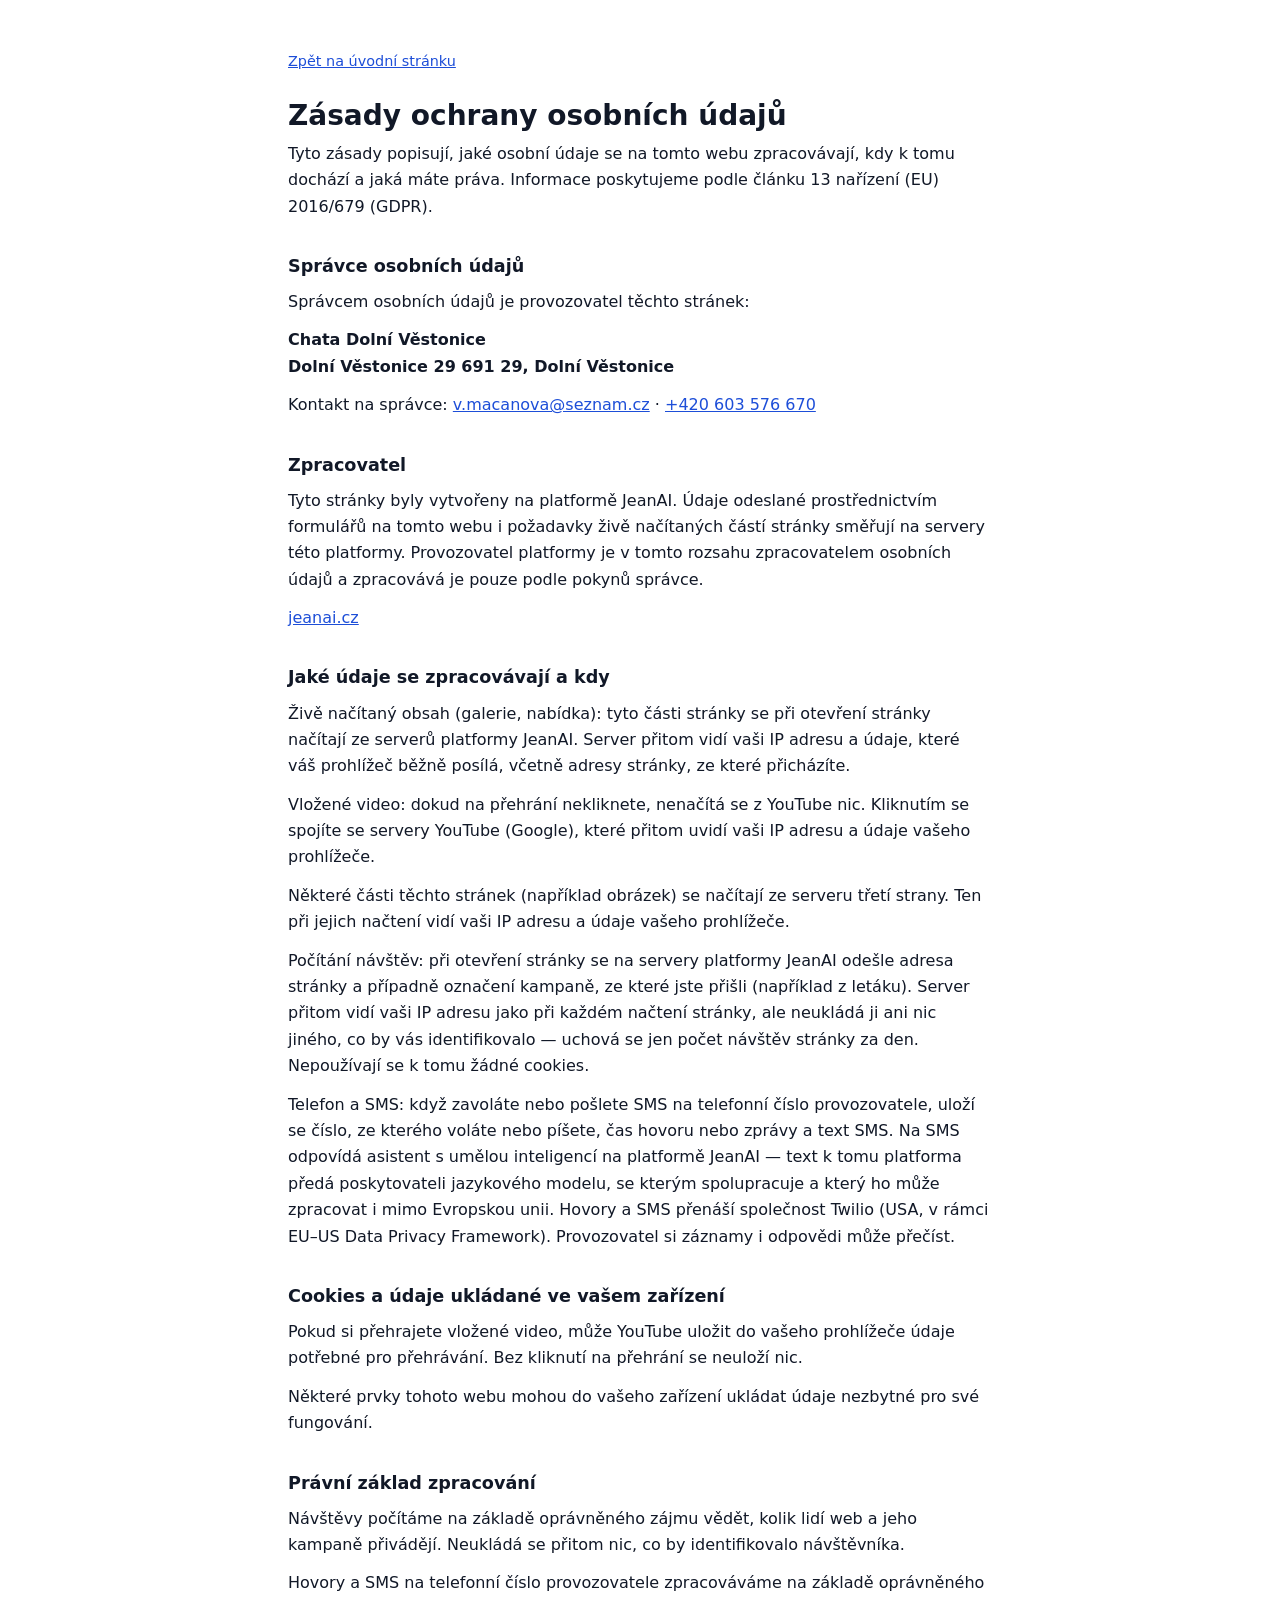
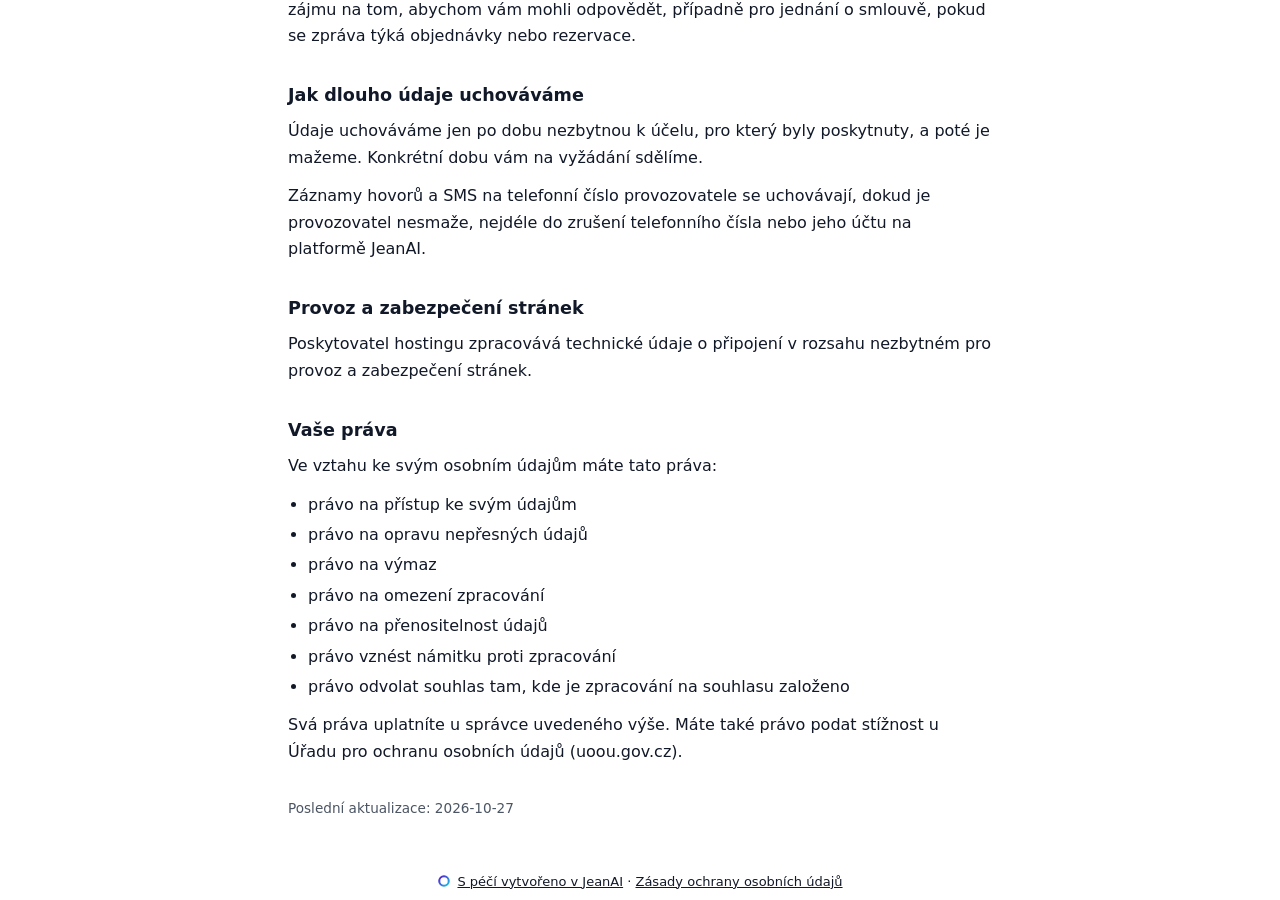
==== soukromi.html @ b5e3ff8d "Deploy website: Chata Dolní Věstonice" ====
<!doctype html><html lang="cs"><head><meta charset="utf-8"><meta name="viewport" content="width=device-width, initial-scale=1"><title>Zásady ochrany osobních údajů</title><style>:root{color-scheme:light}body{margin:0;background:#FFFFFF;color:#111827;font-family:ui-sans-serif,system-ui,-apple-system,'Segoe UI',sans-serif;font-size:16px;line-height:1.65}main{max-width:44rem;margin:0 auto;padding:48px 20px 32px}h1{font-size:1.75rem;line-height:1.25;margin:0 0 8px}h2{font-size:1.1rem;margin:32px 0 8px}p{margin:0 0 12px}ul{margin:0 0 12px;padding-left:1.25rem}li{margin:0 0 4px}a{color:#1D4ED8}.jean-back{display:inline-block;margin-bottom:24px;font-size:0.9rem}.jean-controller{font-weight:600}.jean-updated{margin-top:32px;font-size:0.85rem;color:#4B5563}</style></head><body><main><a class="jean-back" href="/">Zpět na úvodní stránku</a><h1>Zásady ochrany osobních údajů</h1><p>Tyto zásady popisují, jaké osobní údaje se na tomto webu zpracovávají, kdy k tomu dochází a jaká máte práva. Informace poskytujeme podle článku 13 nařízení (EU) 2016/679 (GDPR).</p><section><h2>Správce osobních údajů</h2><p>Správcem osobních údajů je provozovatel těchto stránek:</p><p class="jean-controller">Chata Dolní Věstonice<br>Dolní Věstonice 29 691 29, Dolní Věstonice</p><p>Kontakt na správce: <a href="mailto:v.macanova@seznam.cz">v.macanova@seznam.cz</a> &middot; <a href="tel:+420603576670">+420 603 576 670</a></p></section><section><h2>Zpracovatel</h2><p>Tyto stránky byly vytvořeny na platformě JeanAI. Údaje odeslané prostřednictvím formulářů na tomto webu i požadavky živě načítaných částí stránky směřují na servery této platformy. Provozovatel platformy je v tomto rozsahu zpracovatelem osobních údajů a zpracovává je pouze podle pokynů správce.</p><p><a href="https://jeanai.cz" rel="noopener">jeanai.cz</a></p></section><section><h2>Jaké údaje se zpracovávají a kdy</h2><p>Živě načítaný obsah (galerie, nabídka): tyto části stránky se při otevření stránky načítají ze serverů platformy JeanAI. Server přitom vidí vaši IP adresu a údaje, které váš prohlížeč běžně posílá, včetně adresy stránky, ze které přicházíte.</p><p>Vložené video: dokud na přehrání nekliknete, nenačítá se z YouTube nic. Kliknutím se spojíte se servery YouTube (Google), které přitom uvidí vaši IP adresu a údaje vašeho prohlížeče.</p><p>Některé části těchto stránek (například obrázek) se načítají ze serveru třetí strany. Ten při jejich načtení vidí vaši IP adresu a údaje vašeho prohlížeče.</p><p>Počítání návštěv: při otevření stránky se na servery platformy JeanAI odešle adresa stránky a případně označení kampaně, ze které jste přišli (například z letáku). Server přitom vidí vaši IP adresu jako při každém načtení stránky, ale neukládá ji ani nic jiného, co by vás identifikovalo — uchová se jen počet návštěv stránky za den. Nepoužívají se k tomu žádné cookies.</p><p>Telefon a SMS: když zavoláte nebo pošlete SMS na telefonní číslo provozovatele, uloží se číslo, ze kterého voláte nebo píšete, čas hovoru nebo zprávy a text SMS. Na SMS odpovídá asistent s umělou inteligencí na platformě JeanAI — text k tomu platforma předá poskytovateli jazykového modelu, se kterým spolupracuje a který ho může zpracovat i mimo Evropskou unii. Hovory a SMS přenáší společnost Twilio (USA, v rámci EU–US Data Privacy Framework). Provozovatel si záznamy i odpovědi může přečíst.</p></section><section><h2>Cookies a údaje ukládané ve vašem zařízení</h2><p>Pokud si přehrajete vložené video, může YouTube uložit do vašeho prohlížeče údaje potřebné pro přehrávání. Bez kliknutí na přehrání se neuloží nic.</p><p>Některé prvky tohoto webu mohou do vašeho zařízení ukládat údaje nezbytné pro své fungování.</p></section><section><h2>Právní základ zpracování</h2><p>Návštěvy počítáme na základě oprávněného zájmu vědět, kolik lidí web a jeho kampaně přivádějí. Neukládá se přitom nic, co by identifikovalo návštěvníka.</p><p>Hovory a SMS na telefonní číslo provozovatele zpracováváme na základě oprávněného zájmu na tom, abychom vám mohli odpovědět, případně pro jednání o smlouvě, pokud se zpráva týká objednávky nebo rezervace.</p></section><section><h2>Jak dlouho údaje uchováváme</h2><p>Údaje uchováváme jen po dobu nezbytnou k účelu, pro který byly poskytnuty, a poté je mažeme. Konkrétní dobu vám na vyžádání sdělíme.</p><p>Záznamy hovorů a SMS na telefonní číslo provozovatele se uchovávají, dokud je provozovatel nesmaže, nejdéle do zrušení telefonního čísla nebo jeho účtu na platformě JeanAI.</p></section><section><h2>Provoz a zabezpečení stránek</h2><p>Poskytovatel hostingu zpracovává technické údaje o připojení v rozsahu nezbytném pro provoz a zabezpečení stránek.</p></section><section><h2>Vaše práva</h2><p>Ve vztahu ke svým osobním údajům máte tato práva:</p><ul><li>právo na přístup ke svým údajům</li><li>právo na opravu nepřesných údajů</li><li>právo na výmaz</li><li>právo na omezení zpracování</li><li>právo na přenositelnost údajů</li><li>právo vznést námitku proti zpracování</li><li>právo odvolat souhlas tam, kde je zpracování na souhlasu založeno</li></ul><p>Svá práva uplatníte u správce uvedeného výše. Máte také právo podat stížnost u Úřadu pro ochranu osobních údajů (uoou.gov.cz).</p></section><p class="jean-updated">Poslední aktualizace: 2026-10-27</p></main><div data-jean-identification="1" aria-label="Údaje o provozovateli" style="background:#FFFFFF!important;color:#111827!important;font-family:var(--font-body, ui-sans-serif), system-ui, -apple-system, sans-serif;font-size:13px!important;line-height:1.6!important;padding:8px 16px;text-align:center;word-break:break-word;display:block!important;visibility:visible!important;opacity:1!important;position:static!important;height:auto!important;max-height:none!important;overflow:visible!important;clip-path:none!important;transform:none!important;content-visibility:visible!important"><span style="display:block!important;visibility:visible!important;opacity:1!important;color:inherit!important;font-size:13px!important;line-height:1.6!important;position:static!important;height:auto!important;max-height:none!important;overflow:visible!important;clip-path:none!important;transform:none!important;text-indent:0!important;letter-spacing:normal!important;word-spacing:normal!important;content-visibility:visible!important"><a href="https://jeanai.cz" rel="noopener" style="display:inline!important;text-decoration:underline;visibility:visible!important;opacity:1!important;color:inherit!important;font-size:13px!important;line-height:1.6!important;position:static!important;height:auto!important;max-height:none!important;overflow:visible!important;clip-path:none!important;transform:none!important;text-indent:0!important;letter-spacing:normal!important;word-spacing:normal!important;content-visibility:visible!important"><svg aria-hidden="true" focusable="false" width="14" height="14" viewBox="0 0 128 128" style="display:inline-block!important;visibility:visible!important;opacity:1!important;width:14px!important;height:14px!important;vertical-align:-2px;margin-right:6px"><defs><linearGradient id="jean-mark-ring" x1="0" y1="0" x2="1" y2="1"><stop offset="0" stop-color="#5814cf"/><stop offset="1" stop-color="#12c9e6"/></linearGradient></defs><circle cx="64" cy="64" r="43.5" fill="none" stroke="url(#jean-mark-ring)" stroke-width="19"/></svg>S péčí vytvořeno v JeanAI</a> · <a href="/soukromi.html" style="display:inline!important;text-decoration:underline;visibility:visible!important;opacity:1!important;color:inherit!important;font-size:13px!important;line-height:1.6!important;position:static!important;height:auto!important;max-height:none!important;overflow:visible!important;clip-path:none!important;transform:none!important;text-indent:0!important;letter-spacing:normal!important;word-spacing:normal!important;content-visibility:visible!important">Zásady ochrany osobních údajů</a></span></div></body></html>
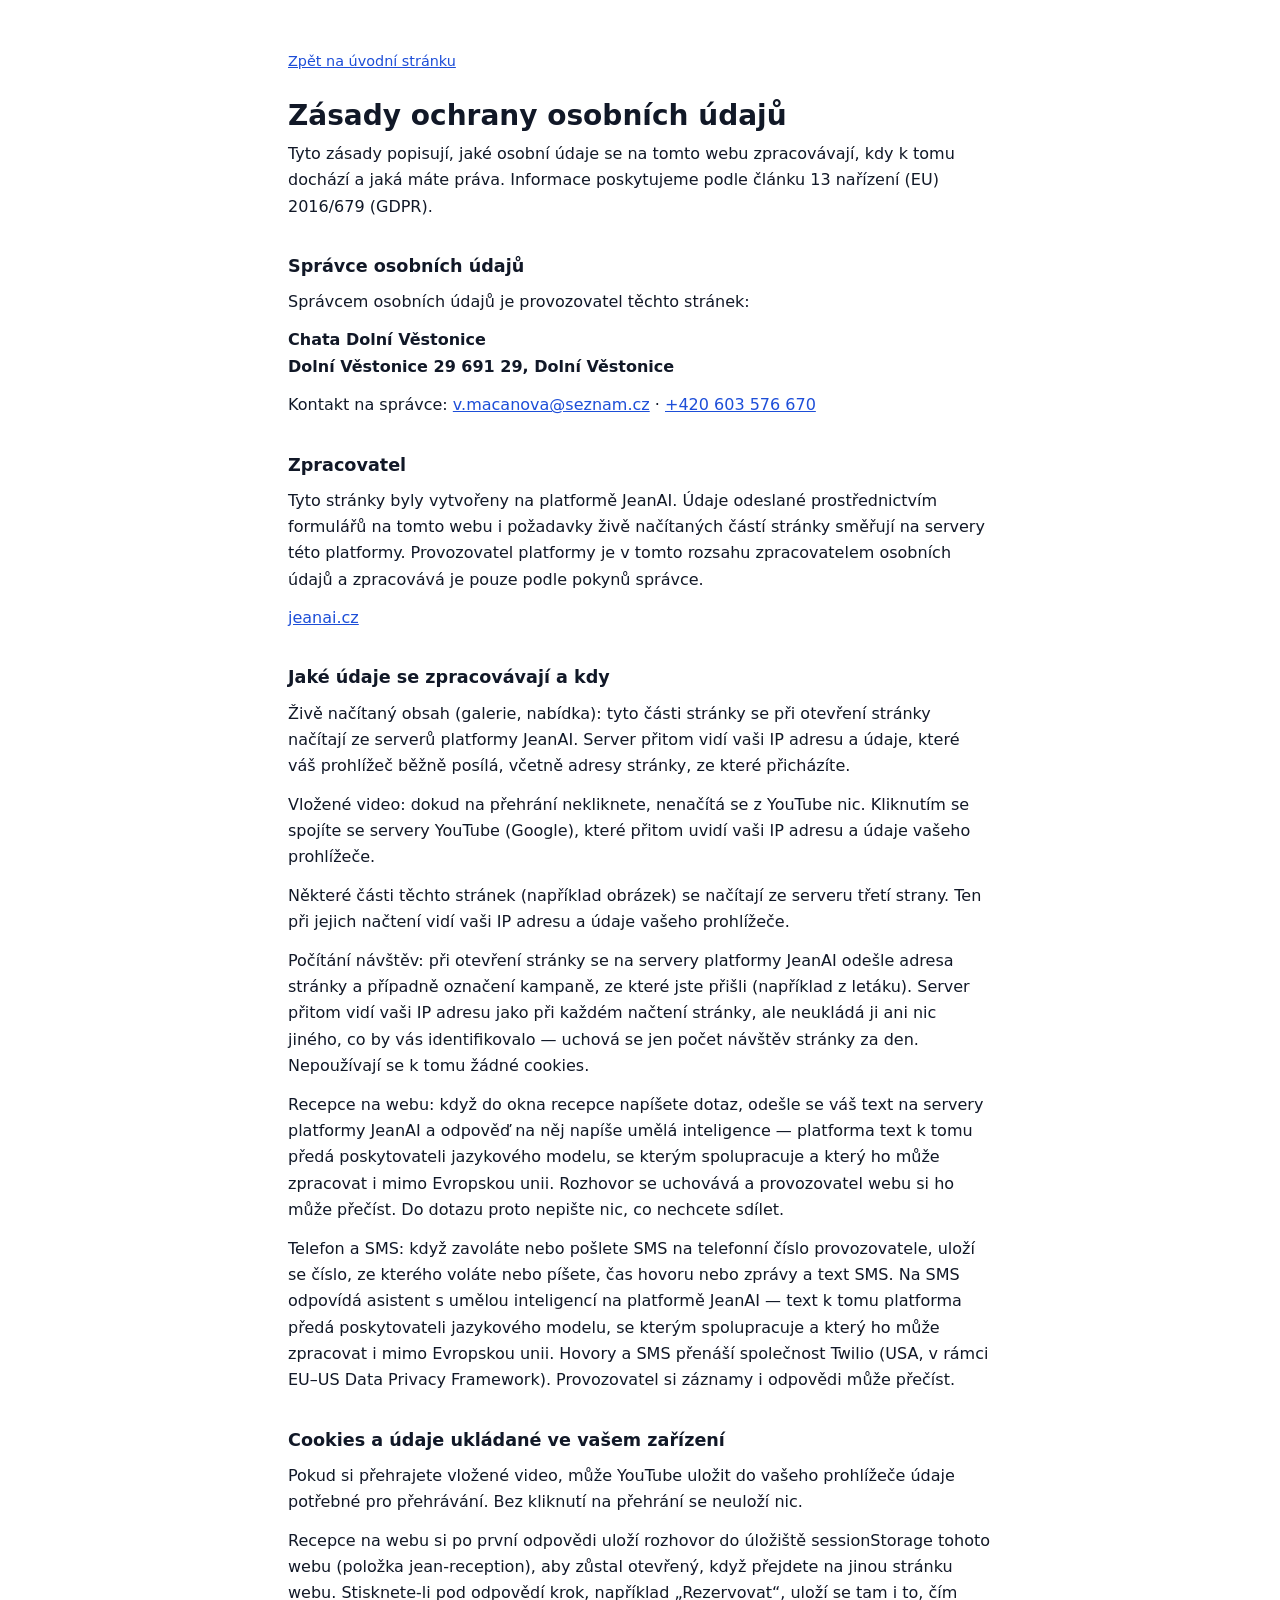
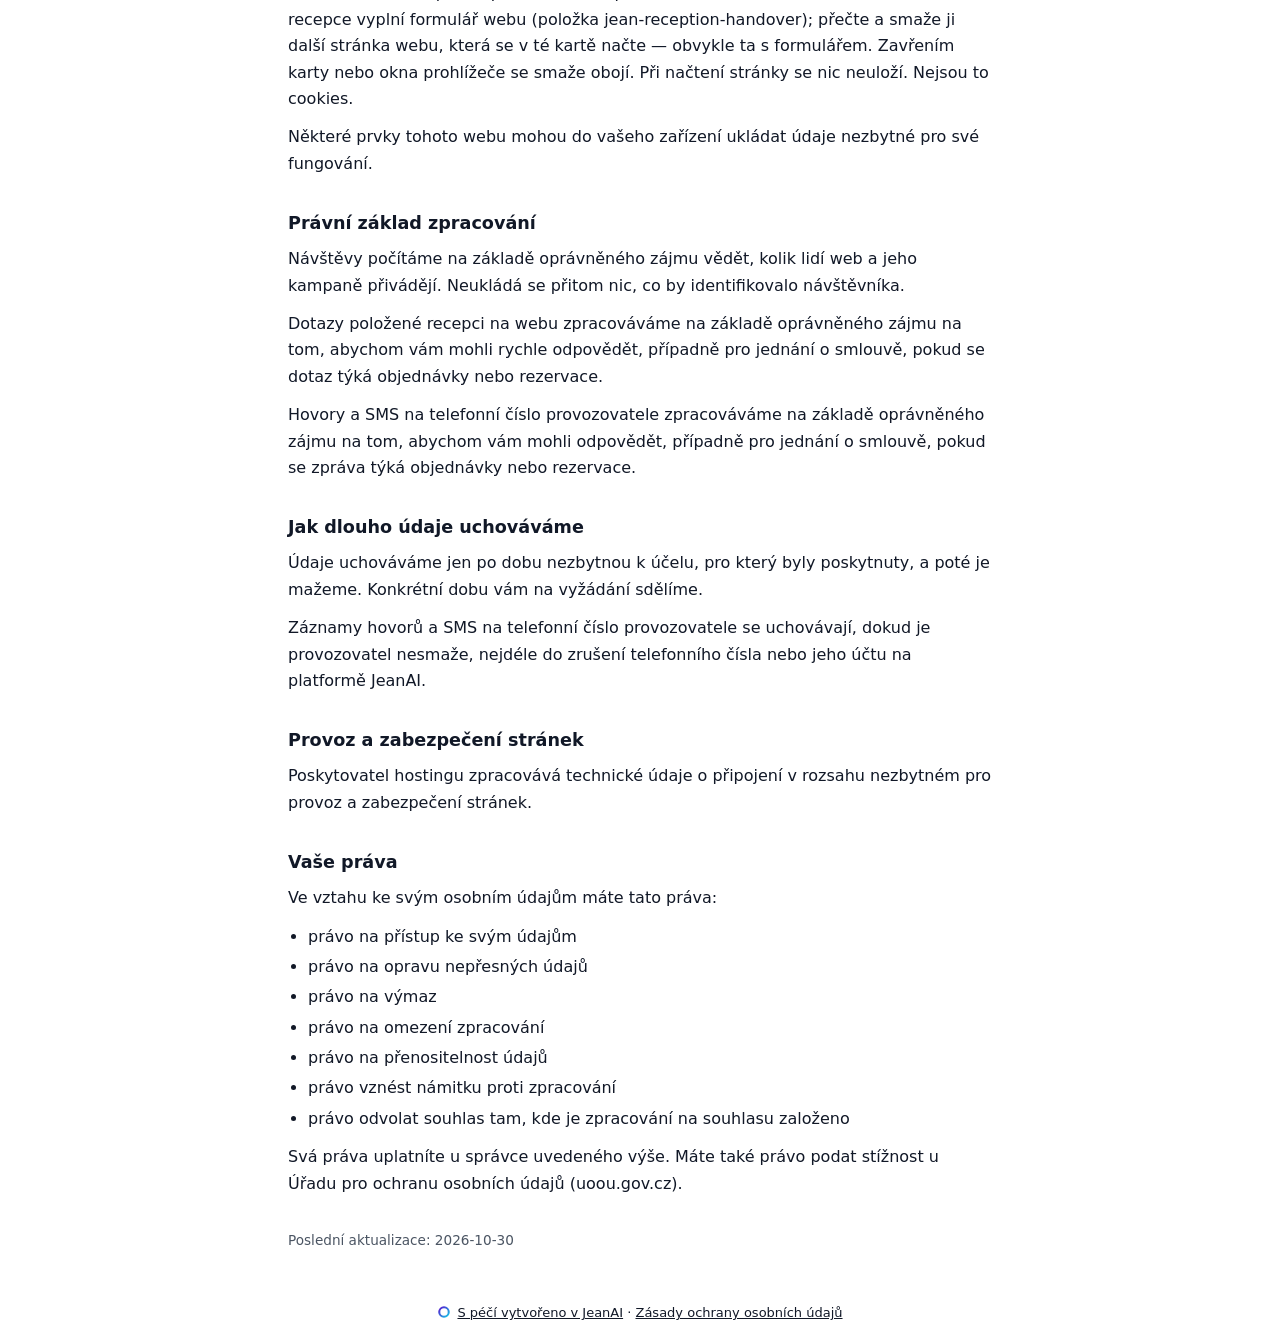
==== commit e24e46ea: "Deploy website: Chata Dolní Věstonice" ====
--- a/soukromi.html
+++ b/soukromi.html
@@ -1 +1 @@
-<!doctype html><html lang="cs"><head><meta charset="utf-8"><meta name="viewport" content="width=device-width, initial-scale=1"><title>Zásady ochrany osobních údajů</title><style>:root{color-scheme:light}body{margin:0;background:#FFFFFF;color:#111827;font-family:ui-sans-serif,system-ui,-apple-system,'Segoe UI',sans-serif;font-size:16px;line-height:1.65}main{max-width:44rem;margin:0 auto;padding:48px 20px 32px}h1{font-size:1.75rem;line-height:1.25;margin:0 0 8px}h2{font-size:1.1rem;margin:32px 0 8px}p{margin:0 0 12px}ul{margin:0 0 12px;padding-left:1.25rem}li{margin:0 0 4px}a{color:#1D4ED8}.jean-back{display:inline-block;margin-bottom:24px;font-size:0.9rem}.jean-controller{font-weight:600}.jean-updated{margin-top:32px;font-size:0.85rem;color:#4B5563}</style></head><body><main><a class="jean-back" href="/">Zpět na úvodní stránku</a><h1>Zásady ochrany osobních údajů</h1><p>Tyto zásady popisují, jaké osobní údaje se na tomto webu zpracovávají, kdy k tomu dochází a jaká máte práva. Informace poskytujeme podle článku 13 nařízení (EU) 2016/679 (GDPR).</p><section><h2>Správce osobních údajů</h2><p>Správcem osobních údajů je provozovatel těchto stránek:</p><p class="jean-controller">Chata Dolní Věstonice<br>Dolní Věstonice 29 691 29, Dolní Věstonice</p><p>Kontakt na správce: <a href="mailto:v.macanova@seznam.cz">v.macanova@seznam.cz</a> &middot; <a href="tel:+420603576670">+420 603 576 670</a></p></section><section><h2>Zpracovatel</h2><p>Tyto stránky byly vytvořeny na platformě JeanAI. Údaje odeslané prostřednictvím formulářů na tomto webu i požadavky živě načítaných částí stránky směřují na servery této platformy. Provozovatel platformy je v tomto rozsahu zpracovatelem osobních údajů a zpracovává je pouze podle pokynů správce.</p><p><a href="https://jeanai.cz" rel="noopener">jeanai.cz</a></p></section><section><h2>Jaké údaje se zpracovávají a kdy</h2><p>Živě načítaný obsah (galerie, nabídka): tyto části stránky se při otevření stránky načítají ze serverů platformy JeanAI. Server přitom vidí vaši IP adresu a údaje, které váš prohlížeč běžně posílá, včetně adresy stránky, ze které přicházíte.</p><p>Vložené video: dokud na přehrání nekliknete, nenačítá se z YouTube nic. Kliknutím se spojíte se servery YouTube (Google), které přitom uvidí vaši IP adresu a údaje vašeho prohlížeče.</p><p>Některé části těchto stránek (například obrázek) se načítají ze serveru třetí strany. Ten při jejich načtení vidí vaši IP adresu a údaje vašeho prohlížeče.</p><p>Počítání návštěv: při otevření stránky se na servery platformy JeanAI odešle adresa stránky a případně označení kampaně, ze které jste přišli (například z letáku). Server přitom vidí vaši IP adresu jako při každém načtení stránky, ale neukládá ji ani nic jiného, co by vás identifikovalo — uchová se jen počet návštěv stránky za den. Nepoužívají se k tomu žádné cookies.</p><p>Telefon a SMS: když zavoláte nebo pošlete SMS na telefonní číslo provozovatele, uloží se číslo, ze kterého voláte nebo píšete, čas hovoru nebo zprávy a text SMS. Na SMS odpovídá asistent s umělou inteligencí na platformě JeanAI — text k tomu platforma předá poskytovateli jazykového modelu, se kterým spolupracuje a který ho může zpracovat i mimo Evropskou unii. Hovory a SMS přenáší společnost Twilio (USA, v rámci EU–US Data Privacy Framework). Provozovatel si záznamy i odpovědi může přečíst.</p></section><section><h2>Cookies a údaje ukládané ve vašem zařízení</h2><p>Pokud si přehrajete vložené video, může YouTube uložit do vašeho prohlížeče údaje potřebné pro přehrávání. Bez kliknutí na přehrání se neuloží nic.</p><p>Některé prvky tohoto webu mohou do vašeho zařízení ukládat údaje nezbytné pro své fungování.</p></section><section><h2>Právní základ zpracování</h2><p>Návštěvy počítáme na základě oprávněného zájmu vědět, kolik lidí web a jeho kampaně přivádějí. Neukládá se přitom nic, co by identifikovalo návštěvníka.</p><p>Hovory a SMS na telefonní číslo provozovatele zpracováváme na základě oprávněného zájmu na tom, abychom vám mohli odpovědět, případně pro jednání o smlouvě, pokud se zpráva týká objednávky nebo rezervace.</p></section><section><h2>Jak dlouho údaje uchováváme</h2><p>Údaje uchováváme jen po dobu nezbytnou k účelu, pro který byly poskytnuty, a poté je mažeme. Konkrétní dobu vám na vyžádání sdělíme.</p><p>Záznamy hovorů a SMS na telefonní číslo provozovatele se uchovávají, dokud je provozovatel nesmaže, nejdéle do zrušení telefonního čísla nebo jeho účtu na platformě JeanAI.</p></section><section><h2>Provoz a zabezpečení stránek</h2><p>Poskytovatel hostingu zpracovává technické údaje o připojení v rozsahu nezbytném pro provoz a zabezpečení stránek.</p></section><section><h2>Vaše práva</h2><p>Ve vztahu ke svým osobním údajům máte tato práva:</p><ul><li>právo na přístup ke svým údajům</li><li>právo na opravu nepřesných údajů</li><li>právo na výmaz</li><li>právo na omezení zpracování</li><li>právo na přenositelnost údajů</li><li>právo vznést námitku proti zpracování</li><li>právo odvolat souhlas tam, kde je zpracování na souhlasu založeno</li></ul><p>Svá práva uplatníte u správce uvedeného výše. Máte také právo podat stížnost u Úřadu pro ochranu osobních údajů (uoou.gov.cz).</p></section><p class="jean-updated">Poslední aktualizace: 2026-10-27</p></main><div data-jean-identification="1" aria-label="Údaje o provozovateli" style="background:#FFFFFF!important;color:#111827!important;font-family:var(--font-body, ui-sans-serif), system-ui, -apple-system, sans-serif;font-size:13px!important;line-height:1.6!important;padding:8px 16px;text-align:center;word-break:break-word;display:block!important;visibility:visible!important;opacity:1!important;position:static!important;height:auto!important;max-height:none!important;overflow:visible!important;clip-path:none!important;transform:none!important;content-visibility:visible!important"><span style="display:block!important;visibility:visible!important;opacity:1!important;color:inherit!important;font-size:13px!important;line-height:1.6!important;position:static!important;height:auto!important;max-height:none!important;overflow:visible!important;clip-path:none!important;transform:none!important;text-indent:0!important;letter-spacing:normal!important;word-spacing:normal!important;content-visibility:visible!important"><a href="https://jeanai.cz" rel="noopener" style="display:inline!important;text-decoration:underline;visibility:visible!important;opacity:1!important;color:inherit!important;font-size:13px!important;line-height:1.6!important;position:static!important;height:auto!important;max-height:none!important;overflow:visible!important;clip-path:none!important;transform:none!important;text-indent:0!important;letter-spacing:normal!important;word-spacing:normal!important;content-visibility:visible!important"><svg aria-hidden="true" focusable="false" width="14" height="14" viewBox="0 0 128 128" style="display:inline-block!important;visibility:visible!important;opacity:1!important;width:14px!important;height:14px!important;vertical-align:-2px;margin-right:6px"><defs><linearGradient id="jean-mark-ring" x1="0" y1="0" x2="1" y2="1"><stop offset="0" stop-color="#5814cf"/><stop offset="1" stop-color="#12c9e6"/></linearGradient></defs><circle cx="64" cy="64" r="43.5" fill="none" stroke="url(#jean-mark-ring)" stroke-width="19"/></svg>S péčí vytvořeno v JeanAI</a> · <a href="/soukromi.html" style="display:inline!important;text-decoration:underline;visibility:visible!important;opacity:1!important;color:inherit!important;font-size:13px!important;line-height:1.6!important;position:static!important;height:auto!important;max-height:none!important;overflow:visible!important;clip-path:none!important;transform:none!important;text-indent:0!important;letter-spacing:normal!important;word-spacing:normal!important;content-visibility:visible!important">Zásady ochrany osobních údajů</a></span></div></body></html>+<!doctype html><html lang="cs"><head><meta charset="utf-8"><meta name="viewport" content="width=device-width, initial-scale=1"><title>Zásady ochrany osobních údajů</title><style>:root{color-scheme:light}body{margin:0;background:#FFFFFF;color:#111827;font-family:ui-sans-serif,system-ui,-apple-system,'Segoe UI',sans-serif;font-size:16px;line-height:1.65}main{max-width:44rem;margin:0 auto;padding:48px 20px 32px}h1{font-size:1.75rem;line-height:1.25;margin:0 0 8px}h2{font-size:1.1rem;margin:32px 0 8px}p{margin:0 0 12px}ul{margin:0 0 12px;padding-left:1.25rem}li{margin:0 0 4px}a{color:#1D4ED8}.jean-back{display:inline-block;margin-bottom:24px;font-size:0.9rem}.jean-controller{font-weight:600}.jean-updated{margin-top:32px;font-size:0.85rem;color:#4B5563}</style></head><body><main><a class="jean-back" href="/">Zpět na úvodní stránku</a><h1>Zásady ochrany osobních údajů</h1><p>Tyto zásady popisují, jaké osobní údaje se na tomto webu zpracovávají, kdy k tomu dochází a jaká máte práva. Informace poskytujeme podle článku 13 nařízení (EU) 2016/679 (GDPR).</p><section><h2>Správce osobních údajů</h2><p>Správcem osobních údajů je provozovatel těchto stránek:</p><p class="jean-controller">Chata Dolní Věstonice<br>Dolní Věstonice 29 691 29, Dolní Věstonice</p><p>Kontakt na správce: <a href="mailto:v.macanova@seznam.cz">v.macanova@seznam.cz</a> &middot; <a href="tel:+420603576670">+420 603 576 670</a></p></section><section><h2>Zpracovatel</h2><p>Tyto stránky byly vytvořeny na platformě JeanAI. Údaje odeslané prostřednictvím formulářů na tomto webu i požadavky živě načítaných částí stránky směřují na servery této platformy. Provozovatel platformy je v tomto rozsahu zpracovatelem osobních údajů a zpracovává je pouze podle pokynů správce.</p><p><a href="https://jeanai.cz" rel="noopener">jeanai.cz</a></p></section><section><h2>Jaké údaje se zpracovávají a kdy</h2><p>Živě načítaný obsah (galerie, nabídka): tyto části stránky se při otevření stránky načítají ze serverů platformy JeanAI. Server přitom vidí vaši IP adresu a údaje, které váš prohlížeč běžně posílá, včetně adresy stránky, ze které přicházíte.</p><p>Vložené video: dokud na přehrání nekliknete, nenačítá se z YouTube nic. Kliknutím se spojíte se servery YouTube (Google), které přitom uvidí vaši IP adresu a údaje vašeho prohlížeče.</p><p>Některé části těchto stránek (například obrázek) se načítají ze serveru třetí strany. Ten při jejich načtení vidí vaši IP adresu a údaje vašeho prohlížeče.</p><p>Počítání návštěv: při otevření stránky se na servery platformy JeanAI odešle adresa stránky a případně označení kampaně, ze které jste přišli (například z letáku). Server přitom vidí vaši IP adresu jako při každém načtení stránky, ale neukládá ji ani nic jiného, co by vás identifikovalo — uchová se jen počet návštěv stránky za den. Nepoužívají se k tomu žádné cookies.</p><p>Recepce na webu: když do okna recepce napíšete dotaz, odešle se váš text na servery platformy JeanAI a odpověď na něj napíše umělá inteligence — platforma text k tomu předá poskytovateli jazykového modelu, se kterým spolupracuje a který ho může zpracovat i mimo Evropskou unii. Rozhovor se uchovává a provozovatel webu si ho může přečíst. Do dotazu proto nepište nic, co nechcete sdílet.</p><p>Telefon a SMS: když zavoláte nebo pošlete SMS na telefonní číslo provozovatele, uloží se číslo, ze kterého voláte nebo píšete, čas hovoru nebo zprávy a text SMS. Na SMS odpovídá asistent s umělou inteligencí na platformě JeanAI — text k tomu platforma předá poskytovateli jazykového modelu, se kterým spolupracuje a který ho může zpracovat i mimo Evropskou unii. Hovory a SMS přenáší společnost Twilio (USA, v rámci EU–US Data Privacy Framework). Provozovatel si záznamy i odpovědi může přečíst.</p></section><section><h2>Cookies a údaje ukládané ve vašem zařízení</h2><p>Pokud si přehrajete vložené video, může YouTube uložit do vašeho prohlížeče údaje potřebné pro přehrávání. Bez kliknutí na přehrání se neuloží nic.</p><p>Recepce na webu si po první odpovědi uloží rozhovor do úložiště sessionStorage tohoto webu (položka jean-reception), aby zůstal otevřený, když přejdete na jinou stránku webu. Stisknete-li pod odpovědí krok, například „Rezervovat“, uloží se tam i to, čím recepce vyplní formulář webu (položka jean-reception-handover); přečte a smaže ji další stránka webu, která se v té kartě načte — obvykle ta s formulářem. Zavřením karty nebo okna prohlížeče se smaže obojí. Při načtení stránky se nic neuloží. Nejsou to cookies.</p><p>Některé prvky tohoto webu mohou do vašeho zařízení ukládat údaje nezbytné pro své fungování.</p></section><section><h2>Právní základ zpracování</h2><p>Návštěvy počítáme na základě oprávněného zájmu vědět, kolik lidí web a jeho kampaně přivádějí. Neukládá se přitom nic, co by identifikovalo návštěvníka.</p><p>Dotazy položené recepci na webu zpracováváme na základě oprávněného zájmu na tom, abychom vám mohli rychle odpovědět, případně pro jednání o smlouvě, pokud se dotaz týká objednávky nebo rezervace.</p><p>Hovory a SMS na telefonní číslo provozovatele zpracováváme na základě oprávněného zájmu na tom, abychom vám mohli odpovědět, případně pro jednání o smlouvě, pokud se zpráva týká objednávky nebo rezervace.</p></section><section><h2>Jak dlouho údaje uchováváme</h2><p>Údaje uchováváme jen po dobu nezbytnou k účelu, pro který byly poskytnuty, a poté je mažeme. Konkrétní dobu vám na vyžádání sdělíme.</p><p>Záznamy hovorů a SMS na telefonní číslo provozovatele se uchovávají, dokud je provozovatel nesmaže, nejdéle do zrušení telefonního čísla nebo jeho účtu na platformě JeanAI.</p></section><section><h2>Provoz a zabezpečení stránek</h2><p>Poskytovatel hostingu zpracovává technické údaje o připojení v rozsahu nezbytném pro provoz a zabezpečení stránek.</p></section><section><h2>Vaše práva</h2><p>Ve vztahu ke svým osobním údajům máte tato práva:</p><ul><li>právo na přístup ke svým údajům</li><li>právo na opravu nepřesných údajů</li><li>právo na výmaz</li><li>právo na omezení zpracování</li><li>právo na přenositelnost údajů</li><li>právo vznést námitku proti zpracování</li><li>právo odvolat souhlas tam, kde je zpracování na souhlasu založeno</li></ul><p>Svá práva uplatníte u správce uvedeného výše. Máte také právo podat stížnost u Úřadu pro ochranu osobních údajů (uoou.gov.cz).</p></section><p class="jean-updated">Poslední aktualizace: 2026-10-30</p></main><div data-jean-identification="1" aria-label="Údaje o provozovateli" style="background:#FFFFFF!important;color:#111827!important;font-family:var(--font-body, ui-sans-serif), system-ui, -apple-system, sans-serif;font-size:13px!important;line-height:1.6!important;padding:8px 16px;text-align:center;word-break:break-word;display:block!important;visibility:visible!important;opacity:1!important;position:static!important;height:auto!important;max-height:none!important;overflow:visible!important;clip-path:none!important;transform:none!important;content-visibility:visible!important"><span style="display:block!important;visibility:visible!important;opacity:1!important;color:inherit!important;font-size:13px!important;line-height:1.6!important;position:static!important;height:auto!important;max-height:none!important;overflow:visible!important;clip-path:none!important;transform:none!important;text-indent:0!important;letter-spacing:normal!important;word-spacing:normal!important;content-visibility:visible!important"><a href="https://jeanai.cz" rel="noopener" style="display:inline!important;text-decoration:underline;visibility:visible!important;opacity:1!important;color:inherit!important;font-size:13px!important;line-height:1.6!important;position:static!important;height:auto!important;max-height:none!important;overflow:visible!important;clip-path:none!important;transform:none!important;text-indent:0!important;letter-spacing:normal!important;word-spacing:normal!important;content-visibility:visible!important"><svg aria-hidden="true" focusable="false" width="14" height="14" viewBox="0 0 128 128" style="display:inline-block!important;visibility:visible!important;opacity:1!important;width:14px!important;height:14px!important;vertical-align:-2px;margin-right:6px"><defs><linearGradient id="jean-mark-ring" x1="0" y1="0" x2="1" y2="1"><stop offset="0" stop-color="#5814cf"/><stop offset="1" stop-color="#12c9e6"/></linearGradient></defs><circle cx="64" cy="64" r="43.5" fill="none" stroke="url(#jean-mark-ring)" stroke-width="19"/></svg>S péčí vytvořeno v JeanAI</a> · <a href="/soukromi.html" style="display:inline!important;text-decoration:underline;visibility:visible!important;opacity:1!important;color:inherit!important;font-size:13px!important;line-height:1.6!important;position:static!important;height:auto!important;max-height:none!important;overflow:visible!important;clip-path:none!important;transform:none!important;text-indent:0!important;letter-spacing:normal!important;word-spacing:normal!important;content-visibility:visible!important">Zásady ochrany osobních údajů</a></span></div></body></html>
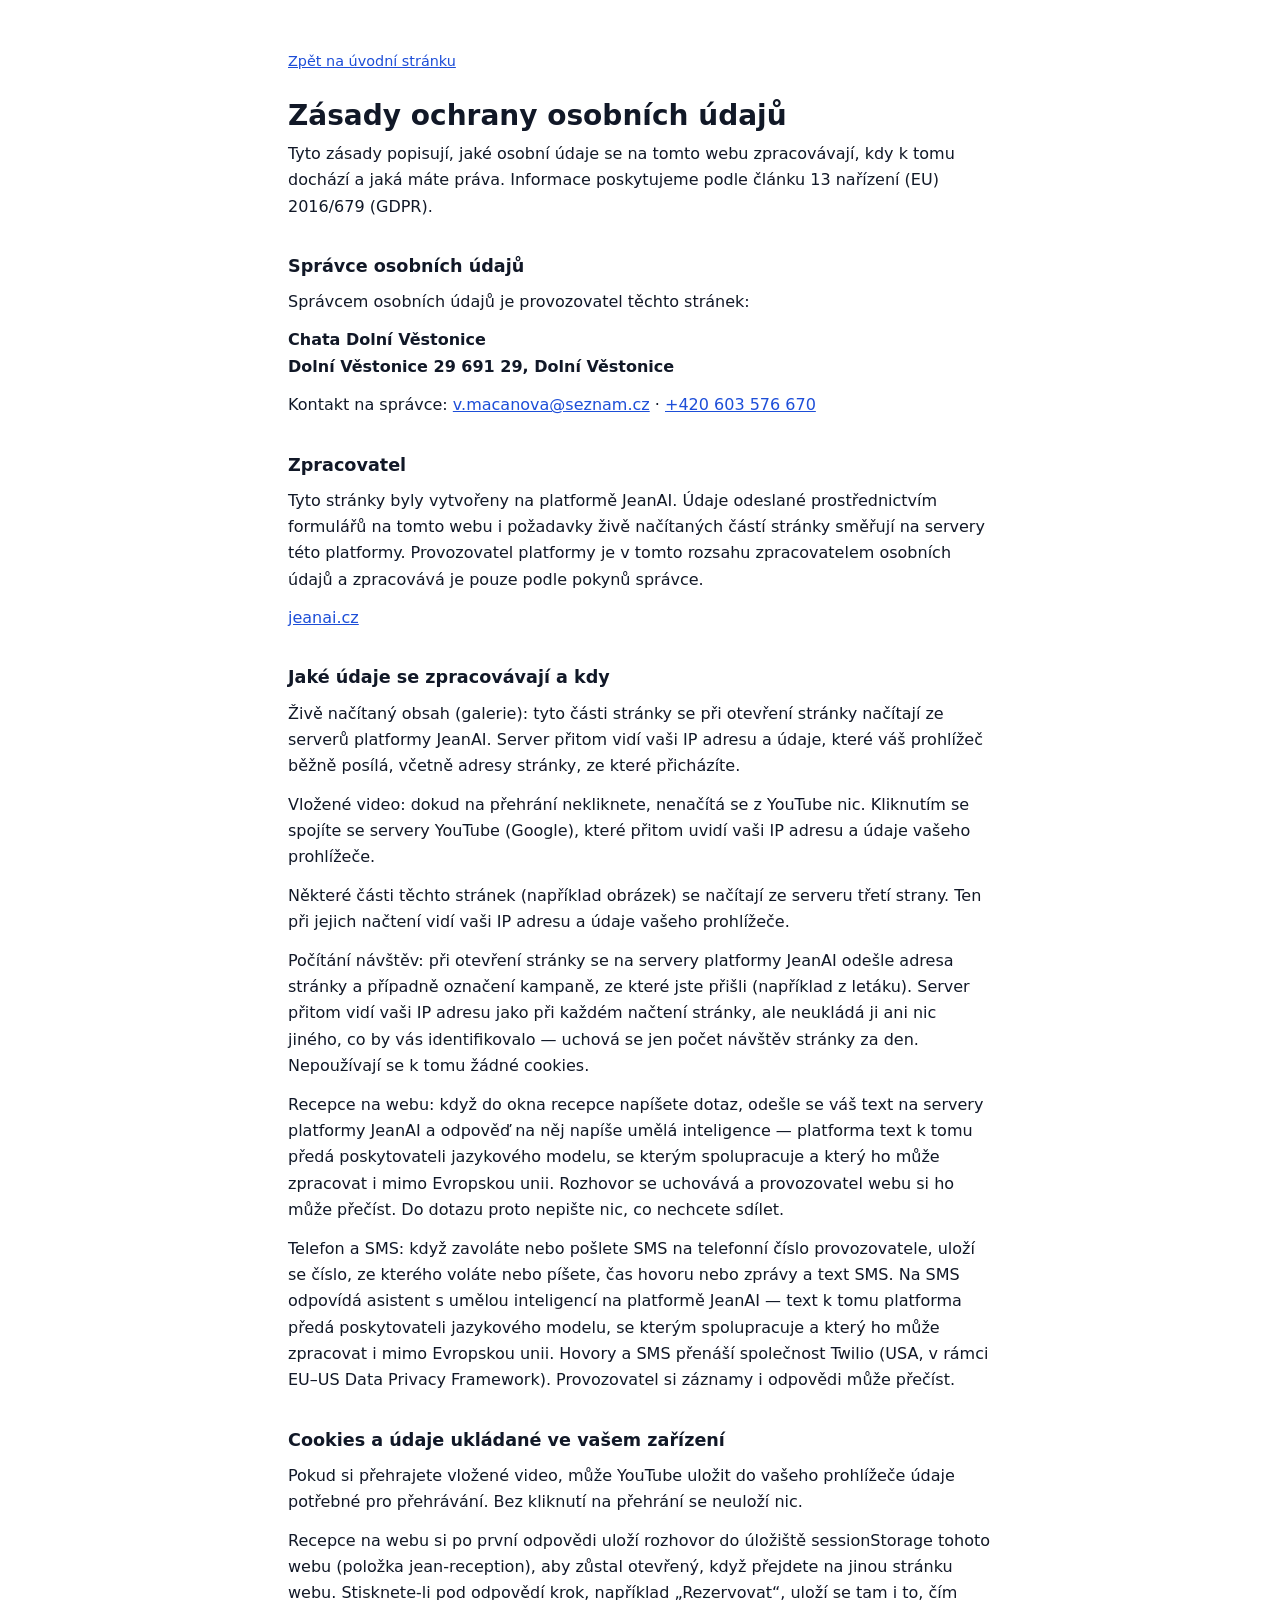
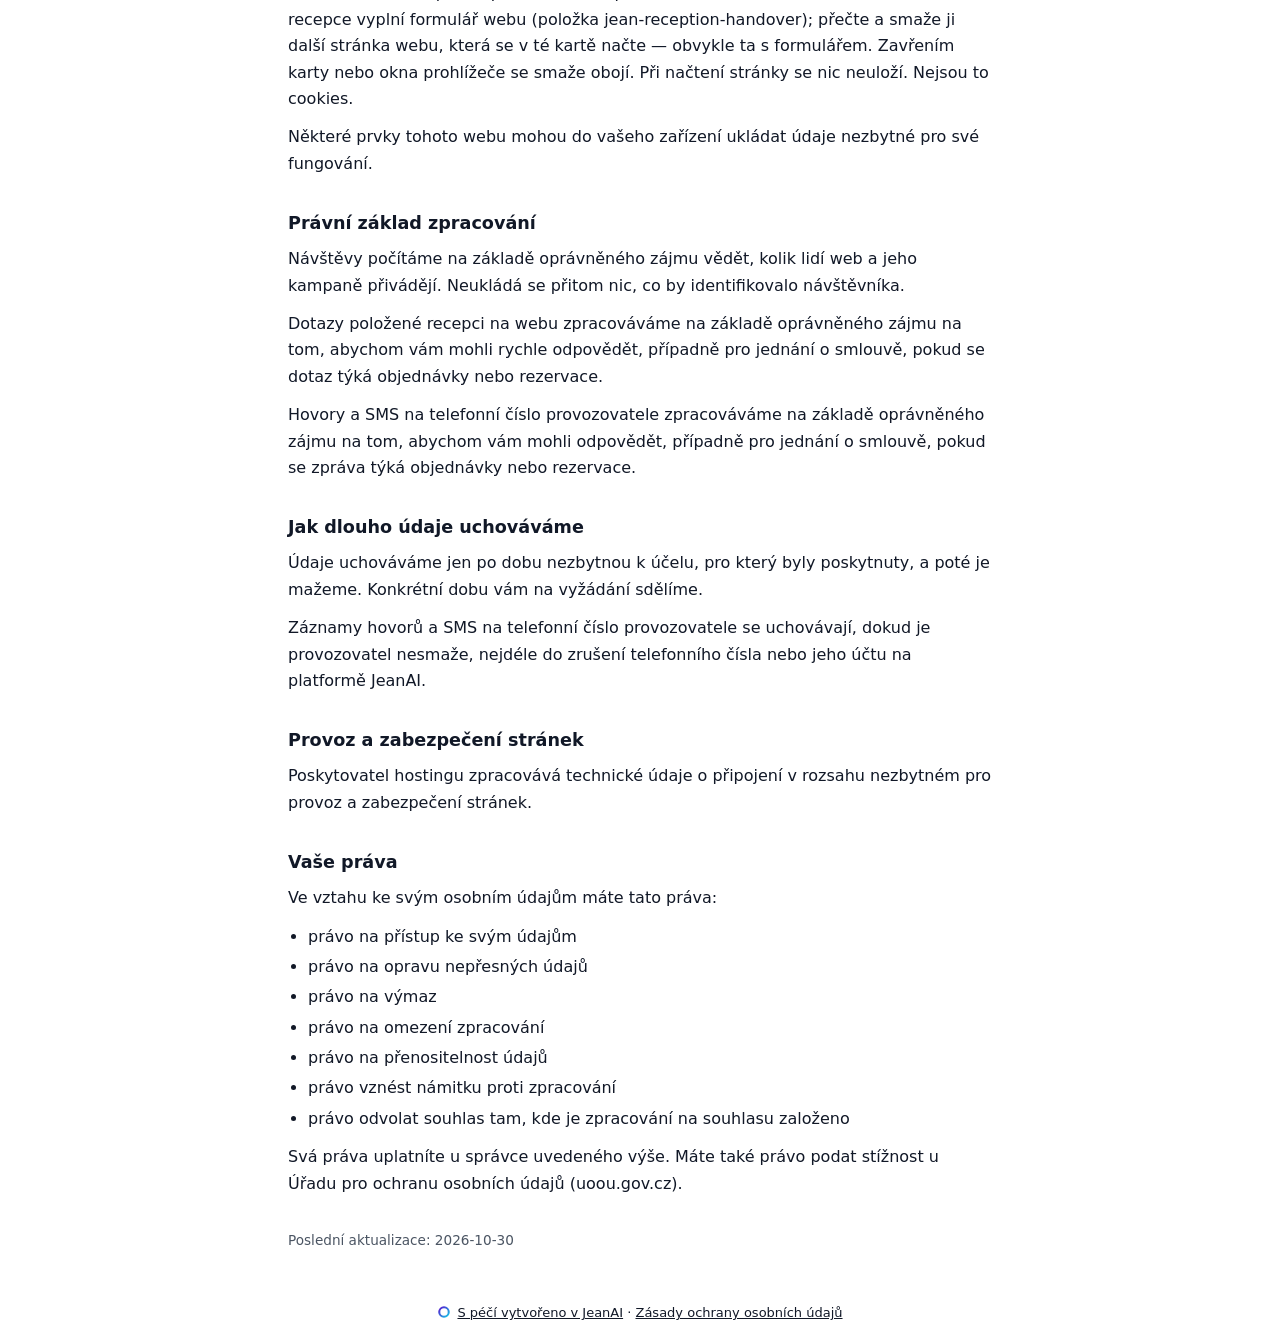
==== commit 124578fc: "Deploy website: Chata Dolní Věstonice" ====
--- a/soukromi.html
+++ b/soukromi.html
@@ -1 +1 @@
-<!doctype html><html lang="cs"><head><meta charset="utf-8"><meta name="viewport" content="width=device-width, initial-scale=1"><title>Zásady ochrany osobních údajů</title><style>:root{color-scheme:light}body{margin:0;background:#FFFFFF;color:#111827;font-family:ui-sans-serif,system-ui,-apple-system,'Segoe UI',sans-serif;font-size:16px;line-height:1.65}main{max-width:44rem;margin:0 auto;padding:48px 20px 32px}h1{font-size:1.75rem;line-height:1.25;margin:0 0 8px}h2{font-size:1.1rem;margin:32px 0 8px}p{margin:0 0 12px}ul{margin:0 0 12px;padding-left:1.25rem}li{margin:0 0 4px}a{color:#1D4ED8}.jean-back{display:inline-block;margin-bottom:24px;font-size:0.9rem}.jean-controller{font-weight:600}.jean-updated{margin-top:32px;font-size:0.85rem;color:#4B5563}</style></head><body><main><a class="jean-back" href="/">Zpět na úvodní stránku</a><h1>Zásady ochrany osobních údajů</h1><p>Tyto zásady popisují, jaké osobní údaje se na tomto webu zpracovávají, kdy k tomu dochází a jaká máte práva. Informace poskytujeme podle článku 13 nařízení (EU) 2016/679 (GDPR).</p><section><h2>Správce osobních údajů</h2><p>Správcem osobních údajů je provozovatel těchto stránek:</p><p class="jean-controller">Chata Dolní Věstonice<br>Dolní Věstonice 29 691 29, Dolní Věstonice</p><p>Kontakt na správce: <a href="mailto:v.macanova@seznam.cz">v.macanova@seznam.cz</a> &middot; <a href="tel:+420603576670">+420 603 576 670</a></p></section><section><h2>Zpracovatel</h2><p>Tyto stránky byly vytvořeny na platformě JeanAI. Údaje odeslané prostřednictvím formulářů na tomto webu i požadavky živě načítaných částí stránky směřují na servery této platformy. Provozovatel platformy je v tomto rozsahu zpracovatelem osobních údajů a zpracovává je pouze podle pokynů správce.</p><p><a href="https://jeanai.cz" rel="noopener">jeanai.cz</a></p></section><section><h2>Jaké údaje se zpracovávají a kdy</h2><p>Živě načítaný obsah (galerie, nabídka): tyto části stránky se při otevření stránky načítají ze serverů platformy JeanAI. Server přitom vidí vaši IP adresu a údaje, které váš prohlížeč běžně posílá, včetně adresy stránky, ze které přicházíte.</p><p>Vložené video: dokud na přehrání nekliknete, nenačítá se z YouTube nic. Kliknutím se spojíte se servery YouTube (Google), které přitom uvidí vaši IP adresu a údaje vašeho prohlížeče.</p><p>Některé části těchto stránek (například obrázek) se načítají ze serveru třetí strany. Ten při jejich načtení vidí vaši IP adresu a údaje vašeho prohlížeče.</p><p>Počítání návštěv: při otevření stránky se na servery platformy JeanAI odešle adresa stránky a případně označení kampaně, ze které jste přišli (například z letáku). Server přitom vidí vaši IP adresu jako při každém načtení stránky, ale neukládá ji ani nic jiného, co by vás identifikovalo — uchová se jen počet návštěv stránky za den. Nepoužívají se k tomu žádné cookies.</p><p>Recepce na webu: když do okna recepce napíšete dotaz, odešle se váš text na servery platformy JeanAI a odpověď na něj napíše umělá inteligence — platforma text k tomu předá poskytovateli jazykového modelu, se kterým spolupracuje a který ho může zpracovat i mimo Evropskou unii. Rozhovor se uchovává a provozovatel webu si ho může přečíst. Do dotazu proto nepište nic, co nechcete sdílet.</p><p>Telefon a SMS: když zavoláte nebo pošlete SMS na telefonní číslo provozovatele, uloží se číslo, ze kterého voláte nebo píšete, čas hovoru nebo zprávy a text SMS. Na SMS odpovídá asistent s umělou inteligencí na platformě JeanAI — text k tomu platforma předá poskytovateli jazykového modelu, se kterým spolupracuje a který ho může zpracovat i mimo Evropskou unii. Hovory a SMS přenáší společnost Twilio (USA, v rámci EU–US Data Privacy Framework). Provozovatel si záznamy i odpovědi může přečíst.</p></section><section><h2>Cookies a údaje ukládané ve vašem zařízení</h2><p>Pokud si přehrajete vložené video, může YouTube uložit do vašeho prohlížeče údaje potřebné pro přehrávání. Bez kliknutí na přehrání se neuloží nic.</p><p>Recepce na webu si po první odpovědi uloží rozhovor do úložiště sessionStorage tohoto webu (položka jean-reception), aby zůstal otevřený, když přejdete na jinou stránku webu. Stisknete-li pod odpovědí krok, například „Rezervovat“, uloží se tam i to, čím recepce vyplní formulář webu (položka jean-reception-handover); přečte a smaže ji další stránka webu, která se v té kartě načte — obvykle ta s formulářem. Zavřením karty nebo okna prohlížeče se smaže obojí. Při načtení stránky se nic neuloží. Nejsou to cookies.</p><p>Některé prvky tohoto webu mohou do vašeho zařízení ukládat údaje nezbytné pro své fungování.</p></section><section><h2>Právní základ zpracování</h2><p>Návštěvy počítáme na základě oprávněného zájmu vědět, kolik lidí web a jeho kampaně přivádějí. Neukládá se přitom nic, co by identifikovalo návštěvníka.</p><p>Dotazy položené recepci na webu zpracováváme na základě oprávněného zájmu na tom, abychom vám mohli rychle odpovědět, případně pro jednání o smlouvě, pokud se dotaz týká objednávky nebo rezervace.</p><p>Hovory a SMS na telefonní číslo provozovatele zpracováváme na základě oprávněného zájmu na tom, abychom vám mohli odpovědět, případně pro jednání o smlouvě, pokud se zpráva týká objednávky nebo rezervace.</p></section><section><h2>Jak dlouho údaje uchováváme</h2><p>Údaje uchováváme jen po dobu nezbytnou k účelu, pro který byly poskytnuty, a poté je mažeme. Konkrétní dobu vám na vyžádání sdělíme.</p><p>Záznamy hovorů a SMS na telefonní číslo provozovatele se uchovávají, dokud je provozovatel nesmaže, nejdéle do zrušení telefonního čísla nebo jeho účtu na platformě JeanAI.</p></section><section><h2>Provoz a zabezpečení stránek</h2><p>Poskytovatel hostingu zpracovává technické údaje o připojení v rozsahu nezbytném pro provoz a zabezpečení stránek.</p></section><section><h2>Vaše práva</h2><p>Ve vztahu ke svým osobním údajům máte tato práva:</p><ul><li>právo na přístup ke svým údajům</li><li>právo na opravu nepřesných údajů</li><li>právo na výmaz</li><li>právo na omezení zpracování</li><li>právo na přenositelnost údajů</li><li>právo vznést námitku proti zpracování</li><li>právo odvolat souhlas tam, kde je zpracování na souhlasu založeno</li></ul><p>Svá práva uplatníte u správce uvedeného výše. Máte také právo podat stížnost u Úřadu pro ochranu osobních údajů (uoou.gov.cz).</p></section><p class="jean-updated">Poslední aktualizace: 2026-10-30</p></main><div data-jean-identification="1" aria-label="Údaje o provozovateli" style="background:#FFFFFF!important;color:#111827!important;font-family:var(--font-body, ui-sans-serif), system-ui, -apple-system, sans-serif;font-size:13px!important;line-height:1.6!important;padding:8px 16px;text-align:center;word-break:break-word;display:block!important;visibility:visible!important;opacity:1!important;position:static!important;height:auto!important;max-height:none!important;overflow:visible!important;clip-path:none!important;transform:none!important;content-visibility:visible!important"><span style="display:block!important;visibility:visible!important;opacity:1!important;color:inherit!important;font-size:13px!important;line-height:1.6!important;position:static!important;height:auto!important;max-height:none!important;overflow:visible!important;clip-path:none!important;transform:none!important;text-indent:0!important;letter-spacing:normal!important;word-spacing:normal!important;content-visibility:visible!important"><a href="https://jeanai.cz" rel="noopener" style="display:inline!important;text-decoration:underline;visibility:visible!important;opacity:1!important;color:inherit!important;font-size:13px!important;line-height:1.6!important;position:static!important;height:auto!important;max-height:none!important;overflow:visible!important;clip-path:none!important;transform:none!important;text-indent:0!important;letter-spacing:normal!important;word-spacing:normal!important;content-visibility:visible!important"><svg aria-hidden="true" focusable="false" width="14" height="14" viewBox="0 0 128 128" style="display:inline-block!important;visibility:visible!important;opacity:1!important;width:14px!important;height:14px!important;vertical-align:-2px;margin-right:6px"><defs><linearGradient id="jean-mark-ring" x1="0" y1="0" x2="1" y2="1"><stop offset="0" stop-color="#5814cf"/><stop offset="1" stop-color="#12c9e6"/></linearGradient></defs><circle cx="64" cy="64" r="43.5" fill="none" stroke="url(#jean-mark-ring)" stroke-width="19"/></svg>S péčí vytvořeno v JeanAI</a> · <a href="/soukromi.html" style="display:inline!important;text-decoration:underline;visibility:visible!important;opacity:1!important;color:inherit!important;font-size:13px!important;line-height:1.6!important;position:static!important;height:auto!important;max-height:none!important;overflow:visible!important;clip-path:none!important;transform:none!important;text-indent:0!important;letter-spacing:normal!important;word-spacing:normal!important;content-visibility:visible!important">Zásady ochrany osobních údajů</a></span></div></body></html>+<!doctype html><html lang="cs"><head><meta charset="utf-8"><meta name="viewport" content="width=device-width, initial-scale=1"><title>Zásady ochrany osobních údajů</title><style>:root{color-scheme:light}body{margin:0;background:#FFFFFF;color:#111827;font-family:ui-sans-serif,system-ui,-apple-system,'Segoe UI',sans-serif;font-size:16px;line-height:1.65}main{max-width:44rem;margin:0 auto;padding:48px 20px 32px}h1{font-size:1.75rem;line-height:1.25;margin:0 0 8px}h2{font-size:1.1rem;margin:32px 0 8px}p{margin:0 0 12px}ul{margin:0 0 12px;padding-left:1.25rem}li{margin:0 0 4px}a{color:#1D4ED8}.jean-back{display:inline-block;margin-bottom:24px;font-size:0.9rem}.jean-controller{font-weight:600}.jean-updated{margin-top:32px;font-size:0.85rem;color:#4B5563}</style></head><body><main><a class="jean-back" href="/">Zpět na úvodní stránku</a><h1>Zásady ochrany osobních údajů</h1><p>Tyto zásady popisují, jaké osobní údaje se na tomto webu zpracovávají, kdy k tomu dochází a jaká máte práva. Informace poskytujeme podle článku 13 nařízení (EU) 2016/679 (GDPR).</p><section><h2>Správce osobních údajů</h2><p>Správcem osobních údajů je provozovatel těchto stránek:</p><p class="jean-controller">Chata Dolní Věstonice<br>Dolní Věstonice 29 691 29, Dolní Věstonice</p><p>Kontakt na správce: <a href="mailto:v.macanova@seznam.cz">v.macanova@seznam.cz</a> &middot; <a href="tel:+420603576670">+420 603 576 670</a></p></section><section><h2>Zpracovatel</h2><p>Tyto stránky byly vytvořeny na platformě JeanAI. Údaje odeslané prostřednictvím formulářů na tomto webu i požadavky živě načítaných částí stránky směřují na servery této platformy. Provozovatel platformy je v tomto rozsahu zpracovatelem osobních údajů a zpracovává je pouze podle pokynů správce.</p><p><a href="https://jeanai.cz" rel="noopener">jeanai.cz</a></p></section><section><h2>Jaké údaje se zpracovávají a kdy</h2><p>Živě načítaný obsah (galerie): tyto části stránky se při otevření stránky načítají ze serverů platformy JeanAI. Server přitom vidí vaši IP adresu a údaje, které váš prohlížeč běžně posílá, včetně adresy stránky, ze které přicházíte.</p><p>Vložené video: dokud na přehrání nekliknete, nenačítá se z YouTube nic. Kliknutím se spojíte se servery YouTube (Google), které přitom uvidí vaši IP adresu a údaje vašeho prohlížeče.</p><p>Některé části těchto stránek (například obrázek) se načítají ze serveru třetí strany. Ten při jejich načtení vidí vaši IP adresu a údaje vašeho prohlížeče.</p><p>Počítání návštěv: při otevření stránky se na servery platformy JeanAI odešle adresa stránky a případně označení kampaně, ze které jste přišli (například z letáku). Server přitom vidí vaši IP adresu jako při každém načtení stránky, ale neukládá ji ani nic jiného, co by vás identifikovalo — uchová se jen počet návštěv stránky za den. Nepoužívají se k tomu žádné cookies.</p><p>Recepce na webu: když do okna recepce napíšete dotaz, odešle se váš text na servery platformy JeanAI a odpověď na něj napíše umělá inteligence — platforma text k tomu předá poskytovateli jazykového modelu, se kterým spolupracuje a který ho může zpracovat i mimo Evropskou unii. Rozhovor se uchovává a provozovatel webu si ho může přečíst. Do dotazu proto nepište nic, co nechcete sdílet.</p><p>Telefon a SMS: když zavoláte nebo pošlete SMS na telefonní číslo provozovatele, uloží se číslo, ze kterého voláte nebo píšete, čas hovoru nebo zprávy a text SMS. Na SMS odpovídá asistent s umělou inteligencí na platformě JeanAI — text k tomu platforma předá poskytovateli jazykového modelu, se kterým spolupracuje a který ho může zpracovat i mimo Evropskou unii. Hovory a SMS přenáší společnost Twilio (USA, v rámci EU–US Data Privacy Framework). Provozovatel si záznamy i odpovědi může přečíst.</p></section><section><h2>Cookies a údaje ukládané ve vašem zařízení</h2><p>Pokud si přehrajete vložené video, může YouTube uložit do vašeho prohlížeče údaje potřebné pro přehrávání. Bez kliknutí na přehrání se neuloží nic.</p><p>Recepce na webu si po první odpovědi uloží rozhovor do úložiště sessionStorage tohoto webu (položka jean-reception), aby zůstal otevřený, když přejdete na jinou stránku webu. Stisknete-li pod odpovědí krok, například „Rezervovat“, uloží se tam i to, čím recepce vyplní formulář webu (položka jean-reception-handover); přečte a smaže ji další stránka webu, která se v té kartě načte — obvykle ta s formulářem. Zavřením karty nebo okna prohlížeče se smaže obojí. Při načtení stránky se nic neuloží. Nejsou to cookies.</p><p>Některé prvky tohoto webu mohou do vašeho zařízení ukládat údaje nezbytné pro své fungování.</p></section><section><h2>Právní základ zpracování</h2><p>Návštěvy počítáme na základě oprávněného zájmu vědět, kolik lidí web a jeho kampaně přivádějí. Neukládá se přitom nic, co by identifikovalo návštěvníka.</p><p>Dotazy položené recepci na webu zpracováváme na základě oprávněného zájmu na tom, abychom vám mohli rychle odpovědět, případně pro jednání o smlouvě, pokud se dotaz týká objednávky nebo rezervace.</p><p>Hovory a SMS na telefonní číslo provozovatele zpracováváme na základě oprávněného zájmu na tom, abychom vám mohli odpovědět, případně pro jednání o smlouvě, pokud se zpráva týká objednávky nebo rezervace.</p></section><section><h2>Jak dlouho údaje uchováváme</h2><p>Údaje uchováváme jen po dobu nezbytnou k účelu, pro který byly poskytnuty, a poté je mažeme. Konkrétní dobu vám na vyžádání sdělíme.</p><p>Záznamy hovorů a SMS na telefonní číslo provozovatele se uchovávají, dokud je provozovatel nesmaže, nejdéle do zrušení telefonního čísla nebo jeho účtu na platformě JeanAI.</p></section><section><h2>Provoz a zabezpečení stránek</h2><p>Poskytovatel hostingu zpracovává technické údaje o připojení v rozsahu nezbytném pro provoz a zabezpečení stránek.</p></section><section><h2>Vaše práva</h2><p>Ve vztahu ke svým osobním údajům máte tato práva:</p><ul><li>právo na přístup ke svým údajům</li><li>právo na opravu nepřesných údajů</li><li>právo na výmaz</li><li>právo na omezení zpracování</li><li>právo na přenositelnost údajů</li><li>právo vznést námitku proti zpracování</li><li>právo odvolat souhlas tam, kde je zpracování na souhlasu založeno</li></ul><p>Svá práva uplatníte u správce uvedeného výše. Máte také právo podat stížnost u Úřadu pro ochranu osobních údajů (uoou.gov.cz).</p></section><p class="jean-updated">Poslední aktualizace: 2026-10-30</p></main><div data-jean-identification="1" aria-label="Údaje o provozovateli" style="background:#FFFFFF!important;color:#111827!important;font-family:var(--font-body, ui-sans-serif), system-ui, -apple-system, sans-serif;font-size:13px!important;line-height:1.6!important;padding:8px 16px;text-align:center;word-break:break-word;display:block!important;visibility:visible!important;opacity:1!important;position:static!important;height:auto!important;max-height:none!important;overflow:visible!important;clip-path:none!important;transform:none!important;content-visibility:visible!important"><span style="display:block!important;visibility:visible!important;opacity:1!important;color:inherit!important;font-size:13px!important;line-height:1.6!important;position:static!important;height:auto!important;max-height:none!important;overflow:visible!important;clip-path:none!important;transform:none!important;text-indent:0!important;letter-spacing:normal!important;word-spacing:normal!important;content-visibility:visible!important"><a href="https://jeanai.cz" rel="noopener" style="display:inline!important;text-decoration:underline;visibility:visible!important;opacity:1!important;color:inherit!important;font-size:13px!important;line-height:1.6!important;position:static!important;height:auto!important;max-height:none!important;overflow:visible!important;clip-path:none!important;transform:none!important;text-indent:0!important;letter-spacing:normal!important;word-spacing:normal!important;content-visibility:visible!important"><svg aria-hidden="true" focusable="false" width="14" height="14" viewBox="0 0 128 128" style="display:inline-block!important;visibility:visible!important;opacity:1!important;width:14px!important;height:14px!important;vertical-align:-2px;margin-right:6px"><defs><linearGradient id="jean-mark-ring" x1="0" y1="0" x2="1" y2="1"><stop offset="0" stop-color="#5814cf"/><stop offset="1" stop-color="#12c9e6"/></linearGradient></defs><circle cx="64" cy="64" r="43.5" fill="none" stroke="url(#jean-mark-ring)" stroke-width="19"/></svg>S péčí vytvořeno v JeanAI</a> · <a href="/soukromi.html" style="display:inline!important;text-decoration:underline;visibility:visible!important;opacity:1!important;color:inherit!important;font-size:13px!important;line-height:1.6!important;position:static!important;height:auto!important;max-height:none!important;overflow:visible!important;clip-path:none!important;transform:none!important;text-indent:0!important;letter-spacing:normal!important;word-spacing:normal!important;content-visibility:visible!important">Zásady ochrany osobních údajů</a></span></div></body></html>
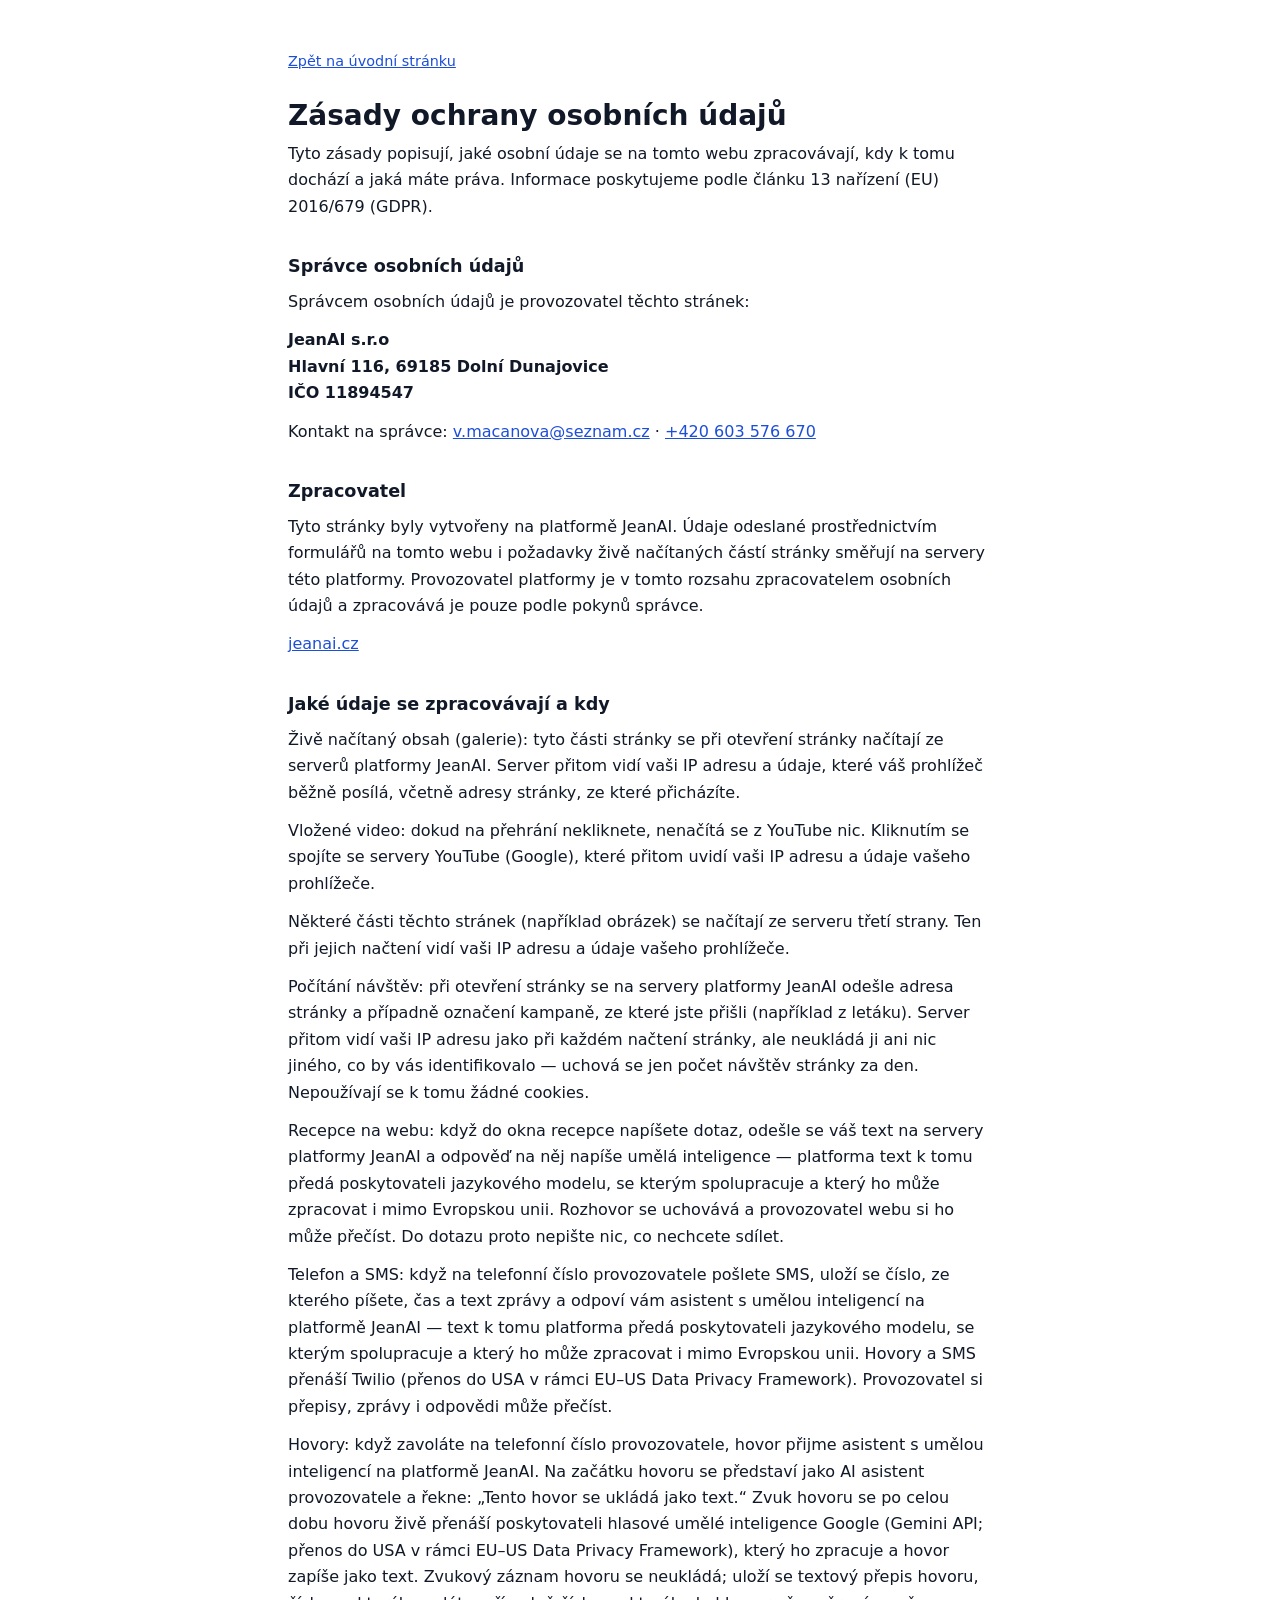
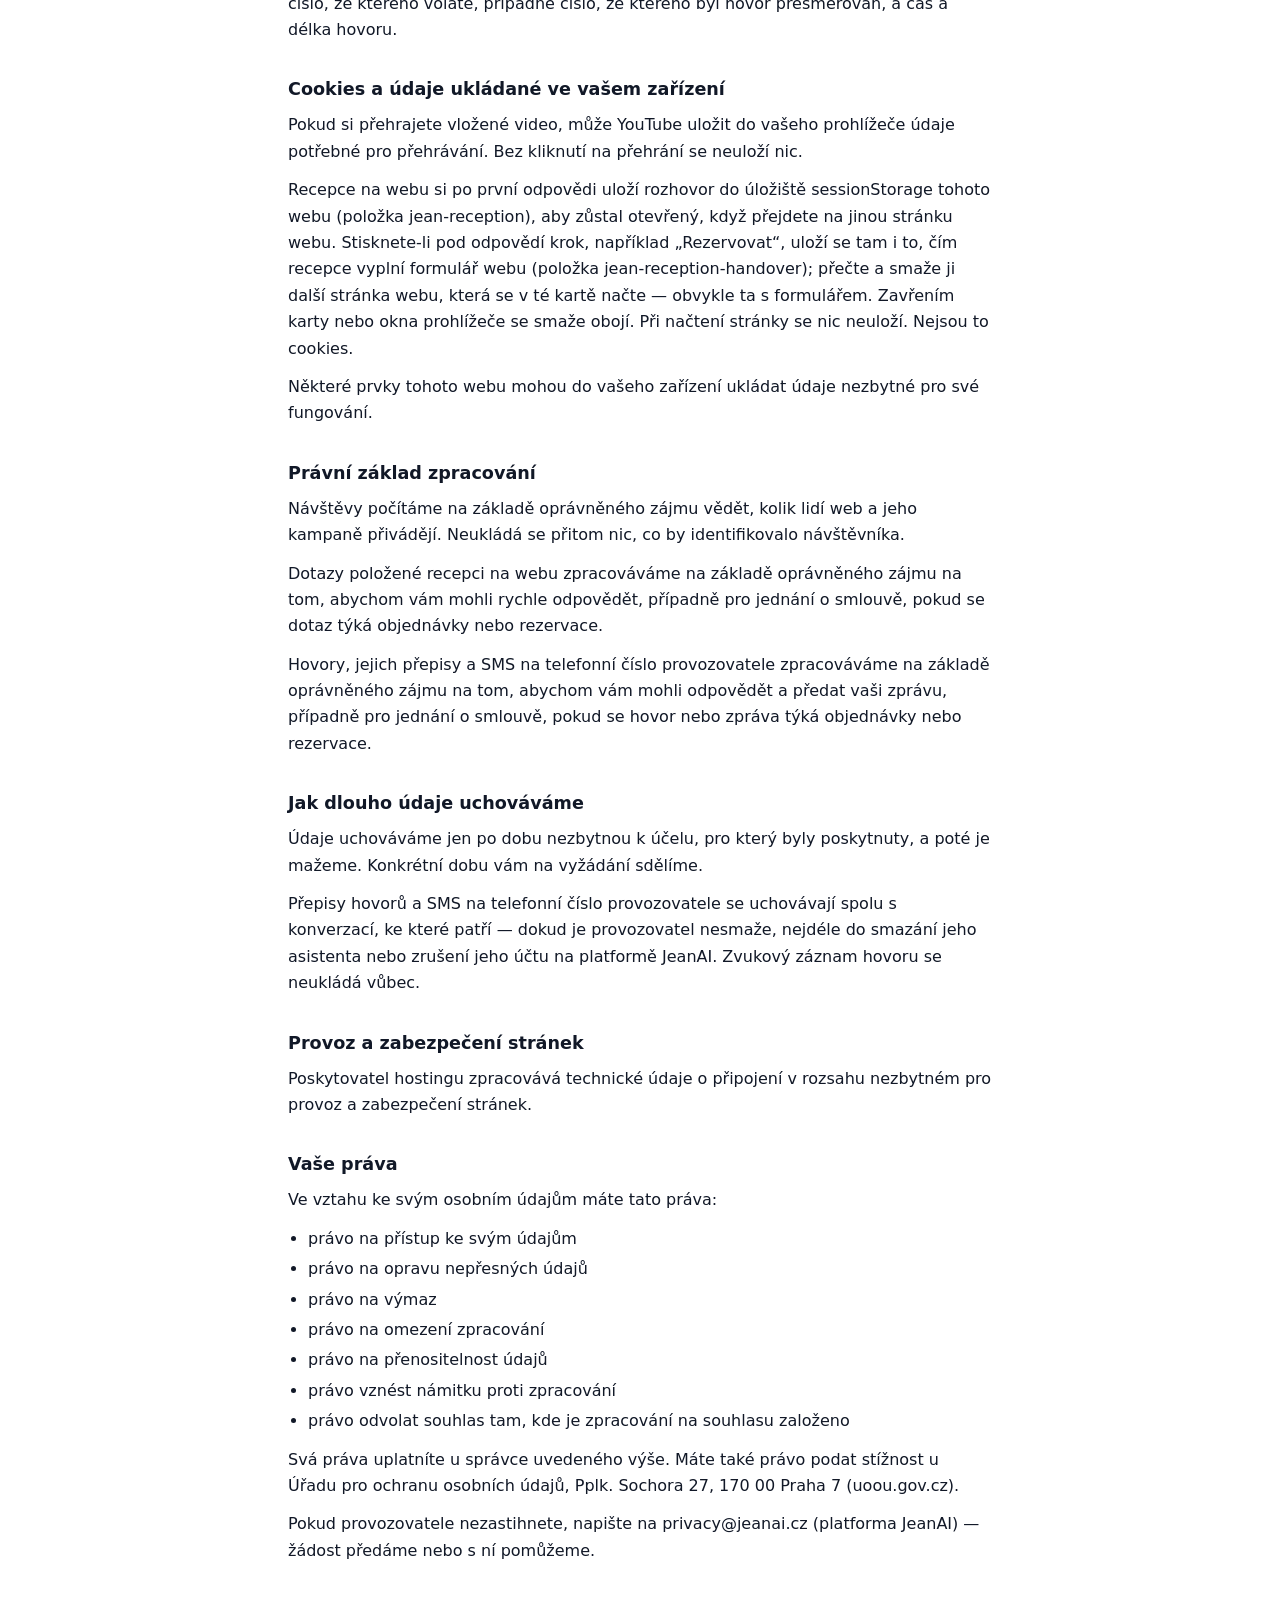
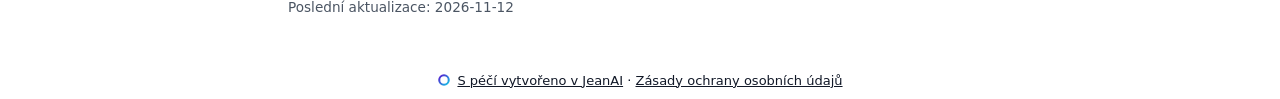
==== commit 42cd0acc: "Deploy website: Chata Dolní Věstonice" ====
--- a/soukromi.html
+++ b/soukromi.html
@@ -1 +1 @@
-<!doctype html><html lang="cs"><head><meta charset="utf-8"><meta name="viewport" content="width=device-width, initial-scale=1"><title>Zásady ochrany osobních údajů</title><style>:root{color-scheme:light}body{margin:0;background:#FFFFFF;color:#111827;font-family:ui-sans-serif,system-ui,-apple-system,'Segoe UI',sans-serif;font-size:16px;line-height:1.65}main{max-width:44rem;margin:0 auto;padding:48px 20px 32px}h1{font-size:1.75rem;line-height:1.25;margin:0 0 8px}h2{font-size:1.1rem;margin:32px 0 8px}p{margin:0 0 12px}ul{margin:0 0 12px;padding-left:1.25rem}li{margin:0 0 4px}a{color:#1D4ED8}.jean-back{display:inline-block;margin-bottom:24px;font-size:0.9rem}.jean-controller{font-weight:600}.jean-updated{margin-top:32px;font-size:0.85rem;color:#4B5563}</style></head><body><main><a class="jean-back" href="/">Zpět na úvodní stránku</a><h1>Zásady ochrany osobních údajů</h1><p>Tyto zásady popisují, jaké osobní údaje se na tomto webu zpracovávají, kdy k tomu dochází a jaká máte práva. Informace poskytujeme podle článku 13 nařízení (EU) 2016/679 (GDPR).</p><section><h2>Správce osobních údajů</h2><p>Správcem osobních údajů je provozovatel těchto stránek:</p><p class="jean-controller">Chata Dolní Věstonice<br>Dolní Věstonice 29 691 29, Dolní Věstonice</p><p>Kontakt na správce: <a href="mailto:v.macanova@seznam.cz">v.macanova@seznam.cz</a> &middot; <a href="tel:+420603576670">+420 603 576 670</a></p></section><section><h2>Zpracovatel</h2><p>Tyto stránky byly vytvořeny na platformě JeanAI. Údaje odeslané prostřednictvím formulářů na tomto webu i požadavky živě načítaných částí stránky směřují na servery této platformy. Provozovatel platformy je v tomto rozsahu zpracovatelem osobních údajů a zpracovává je pouze podle pokynů správce.</p><p><a href="https://jeanai.cz" rel="noopener">jeanai.cz</a></p></section><section><h2>Jaké údaje se zpracovávají a kdy</h2><p>Živě načítaný obsah (galerie): tyto části stránky se při otevření stránky načítají ze serverů platformy JeanAI. Server přitom vidí vaši IP adresu a údaje, které váš prohlížeč běžně posílá, včetně adresy stránky, ze které přicházíte.</p><p>Vložené video: dokud na přehrání nekliknete, nenačítá se z YouTube nic. Kliknutím se spojíte se servery YouTube (Google), které přitom uvidí vaši IP adresu a údaje vašeho prohlížeče.</p><p>Některé části těchto stránek (například obrázek) se načítají ze serveru třetí strany. Ten při jejich načtení vidí vaši IP adresu a údaje vašeho prohlížeče.</p><p>Počítání návštěv: při otevření stránky se na servery platformy JeanAI odešle adresa stránky a případně označení kampaně, ze které jste přišli (například z letáku). Server přitom vidí vaši IP adresu jako při každém načtení stránky, ale neukládá ji ani nic jiného, co by vás identifikovalo — uchová se jen počet návštěv stránky za den. Nepoužívají se k tomu žádné cookies.</p><p>Recepce na webu: když do okna recepce napíšete dotaz, odešle se váš text na servery platformy JeanAI a odpověď na něj napíše umělá inteligence — platforma text k tomu předá poskytovateli jazykového modelu, se kterým spolupracuje a který ho může zpracovat i mimo Evropskou unii. Rozhovor se uchovává a provozovatel webu si ho může přečíst. Do dotazu proto nepište nic, co nechcete sdílet.</p><p>Telefon a SMS: když zavoláte nebo pošlete SMS na telefonní číslo provozovatele, uloží se číslo, ze kterého voláte nebo píšete, čas hovoru nebo zprávy a text SMS. Na SMS odpovídá asistent s umělou inteligencí na platformě JeanAI — text k tomu platforma předá poskytovateli jazykového modelu, se kterým spolupracuje a který ho může zpracovat i mimo Evropskou unii. Hovory a SMS přenáší společnost Twilio (USA, v rámci EU–US Data Privacy Framework). Provozovatel si záznamy i odpovědi může přečíst.</p></section><section><h2>Cookies a údaje ukládané ve vašem zařízení</h2><p>Pokud si přehrajete vložené video, může YouTube uložit do vašeho prohlížeče údaje potřebné pro přehrávání. Bez kliknutí na přehrání se neuloží nic.</p><p>Recepce na webu si po první odpovědi uloží rozhovor do úložiště sessionStorage tohoto webu (položka jean-reception), aby zůstal otevřený, když přejdete na jinou stránku webu. Stisknete-li pod odpovědí krok, například „Rezervovat“, uloží se tam i to, čím recepce vyplní formulář webu (položka jean-reception-handover); přečte a smaže ji další stránka webu, která se v té kartě načte — obvykle ta s formulářem. Zavřením karty nebo okna prohlížeče se smaže obojí. Při načtení stránky se nic neuloží. Nejsou to cookies.</p><p>Některé prvky tohoto webu mohou do vašeho zařízení ukládat údaje nezbytné pro své fungování.</p></section><section><h2>Právní základ zpracování</h2><p>Návštěvy počítáme na základě oprávněného zájmu vědět, kolik lidí web a jeho kampaně přivádějí. Neukládá se přitom nic, co by identifikovalo návštěvníka.</p><p>Dotazy položené recepci na webu zpracováváme na základě oprávněného zájmu na tom, abychom vám mohli rychle odpovědět, případně pro jednání o smlouvě, pokud se dotaz týká objednávky nebo rezervace.</p><p>Hovory a SMS na telefonní číslo provozovatele zpracováváme na základě oprávněného zájmu na tom, abychom vám mohli odpovědět, případně pro jednání o smlouvě, pokud se zpráva týká objednávky nebo rezervace.</p></section><section><h2>Jak dlouho údaje uchováváme</h2><p>Údaje uchováváme jen po dobu nezbytnou k účelu, pro který byly poskytnuty, a poté je mažeme. Konkrétní dobu vám na vyžádání sdělíme.</p><p>Záznamy hovorů a SMS na telefonní číslo provozovatele se uchovávají, dokud je provozovatel nesmaže, nejdéle do zrušení telefonního čísla nebo jeho účtu na platformě JeanAI.</p></section><section><h2>Provoz a zabezpečení stránek</h2><p>Poskytovatel hostingu zpracovává technické údaje o připojení v rozsahu nezbytném pro provoz a zabezpečení stránek.</p></section><section><h2>Vaše práva</h2><p>Ve vztahu ke svým osobním údajům máte tato práva:</p><ul><li>právo na přístup ke svým údajům</li><li>právo na opravu nepřesných údajů</li><li>právo na výmaz</li><li>právo na omezení zpracování</li><li>právo na přenositelnost údajů</li><li>právo vznést námitku proti zpracování</li><li>právo odvolat souhlas tam, kde je zpracování na souhlasu založeno</li></ul><p>Svá práva uplatníte u správce uvedeného výše. Máte také právo podat stížnost u Úřadu pro ochranu osobních údajů (uoou.gov.cz).</p></section><p class="jean-updated">Poslední aktualizace: 2026-10-30</p></main><div data-jean-identification="1" aria-label="Údaje o provozovateli" style="background:#FFFFFF!important;color:#111827!important;font-family:var(--font-body, ui-sans-serif), system-ui, -apple-system, sans-serif;font-size:13px!important;line-height:1.6!important;padding:8px 16px;text-align:center;word-break:break-word;display:block!important;visibility:visible!important;opacity:1!important;position:static!important;height:auto!important;max-height:none!important;overflow:visible!important;clip-path:none!important;transform:none!important;content-visibility:visible!important"><span style="display:block!important;visibility:visible!important;opacity:1!important;color:inherit!important;font-size:13px!important;line-height:1.6!important;position:static!important;height:auto!important;max-height:none!important;overflow:visible!important;clip-path:none!important;transform:none!important;text-indent:0!important;letter-spacing:normal!important;word-spacing:normal!important;content-visibility:visible!important"><a href="https://jeanai.cz" rel="noopener" style="display:inline!important;text-decoration:underline;visibility:visible!important;opacity:1!important;color:inherit!important;font-size:13px!important;line-height:1.6!important;position:static!important;height:auto!important;max-height:none!important;overflow:visible!important;clip-path:none!important;transform:none!important;text-indent:0!important;letter-spacing:normal!important;word-spacing:normal!important;content-visibility:visible!important"><svg aria-hidden="true" focusable="false" width="14" height="14" viewBox="0 0 128 128" style="display:inline-block!important;visibility:visible!important;opacity:1!important;width:14px!important;height:14px!important;vertical-align:-2px;margin-right:6px"><defs><linearGradient id="jean-mark-ring" x1="0" y1="0" x2="1" y2="1"><stop offset="0" stop-color="#5814cf"/><stop offset="1" stop-color="#12c9e6"/></linearGradient></defs><circle cx="64" cy="64" r="43.5" fill="none" stroke="url(#jean-mark-ring)" stroke-width="19"/></svg>S péčí vytvořeno v JeanAI</a> · <a href="/soukromi.html" style="display:inline!important;text-decoration:underline;visibility:visible!important;opacity:1!important;color:inherit!important;font-size:13px!important;line-height:1.6!important;position:static!important;height:auto!important;max-height:none!important;overflow:visible!important;clip-path:none!important;transform:none!important;text-indent:0!important;letter-spacing:normal!important;word-spacing:normal!important;content-visibility:visible!important">Zásady ochrany osobních údajů</a></span></div></body></html>+<!doctype html><html lang="cs"><head><meta charset="utf-8"><meta name="viewport" content="width=device-width, initial-scale=1"><title>Zásady ochrany osobních údajů</title><style>:root{color-scheme:light}body{margin:0;background:#FFFFFF;color:#111827;font-family:ui-sans-serif,system-ui,-apple-system,'Segoe UI',sans-serif;font-size:16px;line-height:1.65}main{max-width:44rem;margin:0 auto;padding:48px 20px 32px}h1{font-size:1.75rem;line-height:1.25;margin:0 0 8px}h2{font-size:1.1rem;margin:32px 0 8px}p{margin:0 0 12px}ul{margin:0 0 12px;padding-left:1.25rem}li{margin:0 0 4px}a{color:#1D4ED8}.jean-back{display:inline-block;margin-bottom:24px;font-size:0.9rem}.jean-controller{font-weight:600}.jean-updated{margin-top:32px;font-size:0.85rem;color:#4B5563}</style></head><body><main><a class="jean-back" href="/">Zpět na úvodní stránku</a><h1>Zásady ochrany osobních údajů</h1><p>Tyto zásady popisují, jaké osobní údaje se na tomto webu zpracovávají, kdy k tomu dochází a jaká máte práva. Informace poskytujeme podle článku 13 nařízení (EU) 2016/679 (GDPR).</p><section><h2>Správce osobních údajů</h2><p>Správcem osobních údajů je provozovatel těchto stránek:</p><p class="jean-controller">JeanAI s.r.o<br>Hlavní 116, 69185 Dolní Dunajovice<br>IČO 11894547</p><p>Kontakt na správce: <a href="mailto:v.macanova@seznam.cz">v.macanova@seznam.cz</a> &middot; <a href="tel:+420603576670">+420 603 576 670</a></p></section><section><h2>Zpracovatel</h2><p>Tyto stránky byly vytvořeny na platformě JeanAI. Údaje odeslané prostřednictvím formulářů na tomto webu i požadavky živě načítaných částí stránky směřují na servery této platformy. Provozovatel platformy je v tomto rozsahu zpracovatelem osobních údajů a zpracovává je pouze podle pokynů správce.</p><p><a href="https://jeanai.cz" rel="noopener">jeanai.cz</a></p></section><section><h2>Jaké údaje se zpracovávají a kdy</h2><p>Živě načítaný obsah (galerie): tyto části stránky se při otevření stránky načítají ze serverů platformy JeanAI. Server přitom vidí vaši IP adresu a údaje, které váš prohlížeč běžně posílá, včetně adresy stránky, ze které přicházíte.</p><p>Vložené video: dokud na přehrání nekliknete, nenačítá se z YouTube nic. Kliknutím se spojíte se servery YouTube (Google), které přitom uvidí vaši IP adresu a údaje vašeho prohlížeče.</p><p>Některé části těchto stránek (například obrázek) se načítají ze serveru třetí strany. Ten při jejich načtení vidí vaši IP adresu a údaje vašeho prohlížeče.</p><p>Počítání návštěv: při otevření stránky se na servery platformy JeanAI odešle adresa stránky a případně označení kampaně, ze které jste přišli (například z letáku). Server přitom vidí vaši IP adresu jako při každém načtení stránky, ale neukládá ji ani nic jiného, co by vás identifikovalo — uchová se jen počet návštěv stránky za den. Nepoužívají se k tomu žádné cookies.</p><p>Recepce na webu: když do okna recepce napíšete dotaz, odešle se váš text na servery platformy JeanAI a odpověď na něj napíše umělá inteligence — platforma text k tomu předá poskytovateli jazykového modelu, se kterým spolupracuje a který ho může zpracovat i mimo Evropskou unii. Rozhovor se uchovává a provozovatel webu si ho může přečíst. Do dotazu proto nepište nic, co nechcete sdílet.</p><p>Telefon a SMS: když na telefonní číslo provozovatele pošlete SMS, uloží se číslo, ze kterého píšete, čas a text zprávy a odpoví vám asistent s umělou inteligencí na platformě JeanAI — text k tomu platforma předá poskytovateli jazykového modelu, se kterým spolupracuje a který ho může zpracovat i mimo Evropskou unii. Hovory a SMS přenáší Twilio (přenos do USA v rámci EU–US Data Privacy Framework). Provozovatel si přepisy, zprávy i odpovědi může přečíst.</p><p>Hovory: když zavoláte na telefonní číslo provozovatele, hovor přijme asistent s umělou inteligencí na platformě JeanAI. Na začátku hovoru se představí jako AI asistent provozovatele a řekne: „Tento hovor se ukládá jako text.“ Zvuk hovoru se po celou dobu hovoru živě přenáší poskytovateli hlasové umělé inteligence Google (Gemini API; přenos do USA v rámci EU–US Data Privacy Framework), který ho zpracuje a hovor zapíše jako text. Zvukový záznam hovoru se neukládá; uloží se textový přepis hovoru, číslo, ze kterého voláte, případně číslo, ze kterého byl hovor přesměrován, a čas a délka hovoru.</p></section><section><h2>Cookies a údaje ukládané ve vašem zařízení</h2><p>Pokud si přehrajete vložené video, může YouTube uložit do vašeho prohlížeče údaje potřebné pro přehrávání. Bez kliknutí na přehrání se neuloží nic.</p><p>Recepce na webu si po první odpovědi uloží rozhovor do úložiště sessionStorage tohoto webu (položka jean-reception), aby zůstal otevřený, když přejdete na jinou stránku webu. Stisknete-li pod odpovědí krok, například „Rezervovat“, uloží se tam i to, čím recepce vyplní formulář webu (položka jean-reception-handover); přečte a smaže ji další stránka webu, která se v té kartě načte — obvykle ta s formulářem. Zavřením karty nebo okna prohlížeče se smaže obojí. Při načtení stránky se nic neuloží. Nejsou to cookies.</p><p>Některé prvky tohoto webu mohou do vašeho zařízení ukládat údaje nezbytné pro své fungování.</p></section><section><h2>Právní základ zpracování</h2><p>Návštěvy počítáme na základě oprávněného zájmu vědět, kolik lidí web a jeho kampaně přivádějí. Neukládá se přitom nic, co by identifikovalo návštěvníka.</p><p>Dotazy položené recepci na webu zpracováváme na základě oprávněného zájmu na tom, abychom vám mohli rychle odpovědět, případně pro jednání o smlouvě, pokud se dotaz týká objednávky nebo rezervace.</p><p>Hovory, jejich přepisy a SMS na telefonní číslo provozovatele zpracováváme na základě oprávněného zájmu na tom, abychom vám mohli odpovědět a předat vaši zprávu, případně pro jednání o smlouvě, pokud se hovor nebo zpráva týká objednávky nebo rezervace.</p></section><section><h2>Jak dlouho údaje uchováváme</h2><p>Údaje uchováváme jen po dobu nezbytnou k účelu, pro který byly poskytnuty, a poté je mažeme. Konkrétní dobu vám na vyžádání sdělíme.</p><p>Přepisy hovorů a SMS na telefonní číslo provozovatele se uchovávají spolu s konverzací, ke které patří — dokud je provozovatel nesmaže, nejdéle do smazání jeho asistenta nebo zrušení jeho účtu na platformě JeanAI. Zvukový záznam hovoru se neukládá vůbec.</p></section><section><h2>Provoz a zabezpečení stránek</h2><p>Poskytovatel hostingu zpracovává technické údaje o připojení v rozsahu nezbytném pro provoz a zabezpečení stránek.</p></section><section><h2>Vaše práva</h2><p>Ve vztahu ke svým osobním údajům máte tato práva:</p><ul><li>právo na přístup ke svým údajům</li><li>právo na opravu nepřesných údajů</li><li>právo na výmaz</li><li>právo na omezení zpracování</li><li>právo na přenositelnost údajů</li><li>právo vznést námitku proti zpracování</li><li>právo odvolat souhlas tam, kde je zpracování na souhlasu založeno</li></ul><p>Svá práva uplatníte u správce uvedeného výše. Máte také právo podat stížnost u Úřadu pro ochranu osobních údajů, Pplk. Sochora 27, 170 00 Praha 7 (uoou.gov.cz).</p><p>Pokud provozovatele nezastihnete, napište na privacy@jeanai.cz (platforma JeanAI) — žádost předáme nebo s ní pomůžeme.</p></section><p class="jean-updated">Poslední aktualizace: 2026-11-12</p></main><div data-jean-identification="1" aria-label="Údaje o provozovateli" style="background:#FFFFFF!important;color:#111827!important;font-family:var(--font-body, ui-sans-serif), system-ui, -apple-system, sans-serif;font-size:13px!important;line-height:1.6!important;padding:8px 16px;text-align:center;word-break:break-word;display:block!important;visibility:visible!important;opacity:1!important;position:static!important;height:auto!important;max-height:none!important;overflow:visible!important;clip-path:none!important;transform:none!important;content-visibility:visible!important"><span style="display:block!important;visibility:visible!important;opacity:1!important;color:inherit!important;font-size:13px!important;line-height:1.6!important;position:static!important;height:auto!important;max-height:none!important;overflow:visible!important;clip-path:none!important;transform:none!important;text-indent:0!important;letter-spacing:normal!important;word-spacing:normal!important;content-visibility:visible!important"><a href="https://jeanai.cz" rel="noopener" style="display:inline!important;text-decoration:underline;visibility:visible!important;opacity:1!important;color:inherit!important;font-size:13px!important;line-height:1.6!important;position:static!important;height:auto!important;max-height:none!important;overflow:visible!important;clip-path:none!important;transform:none!important;text-indent:0!important;letter-spacing:normal!important;word-spacing:normal!important;content-visibility:visible!important"><svg aria-hidden="true" focusable="false" width="14" height="14" viewBox="0 0 128 128" style="display:inline-block!important;visibility:visible!important;opacity:1!important;width:14px!important;height:14px!important;vertical-align:-2px;margin-right:6px"><defs><linearGradient id="jean-mark-ring" x1="0" y1="0" x2="1" y2="1"><stop offset="0" stop-color="#5814cf"/><stop offset="1" stop-color="#12c9e6"/></linearGradient></defs><circle cx="64" cy="64" r="43.5" fill="none" stroke="url(#jean-mark-ring)" stroke-width="19"/></svg>S péčí vytvořeno v JeanAI</a> · <a href="/soukromi.html" style="display:inline!important;text-decoration:underline;visibility:visible!important;opacity:1!important;color:inherit!important;font-size:13px!important;line-height:1.6!important;position:static!important;height:auto!important;max-height:none!important;overflow:visible!important;clip-path:none!important;transform:none!important;text-indent:0!important;letter-spacing:normal!important;word-spacing:normal!important;content-visibility:visible!important">Zásady ochrany osobních údajů</a></span></div></body></html>
